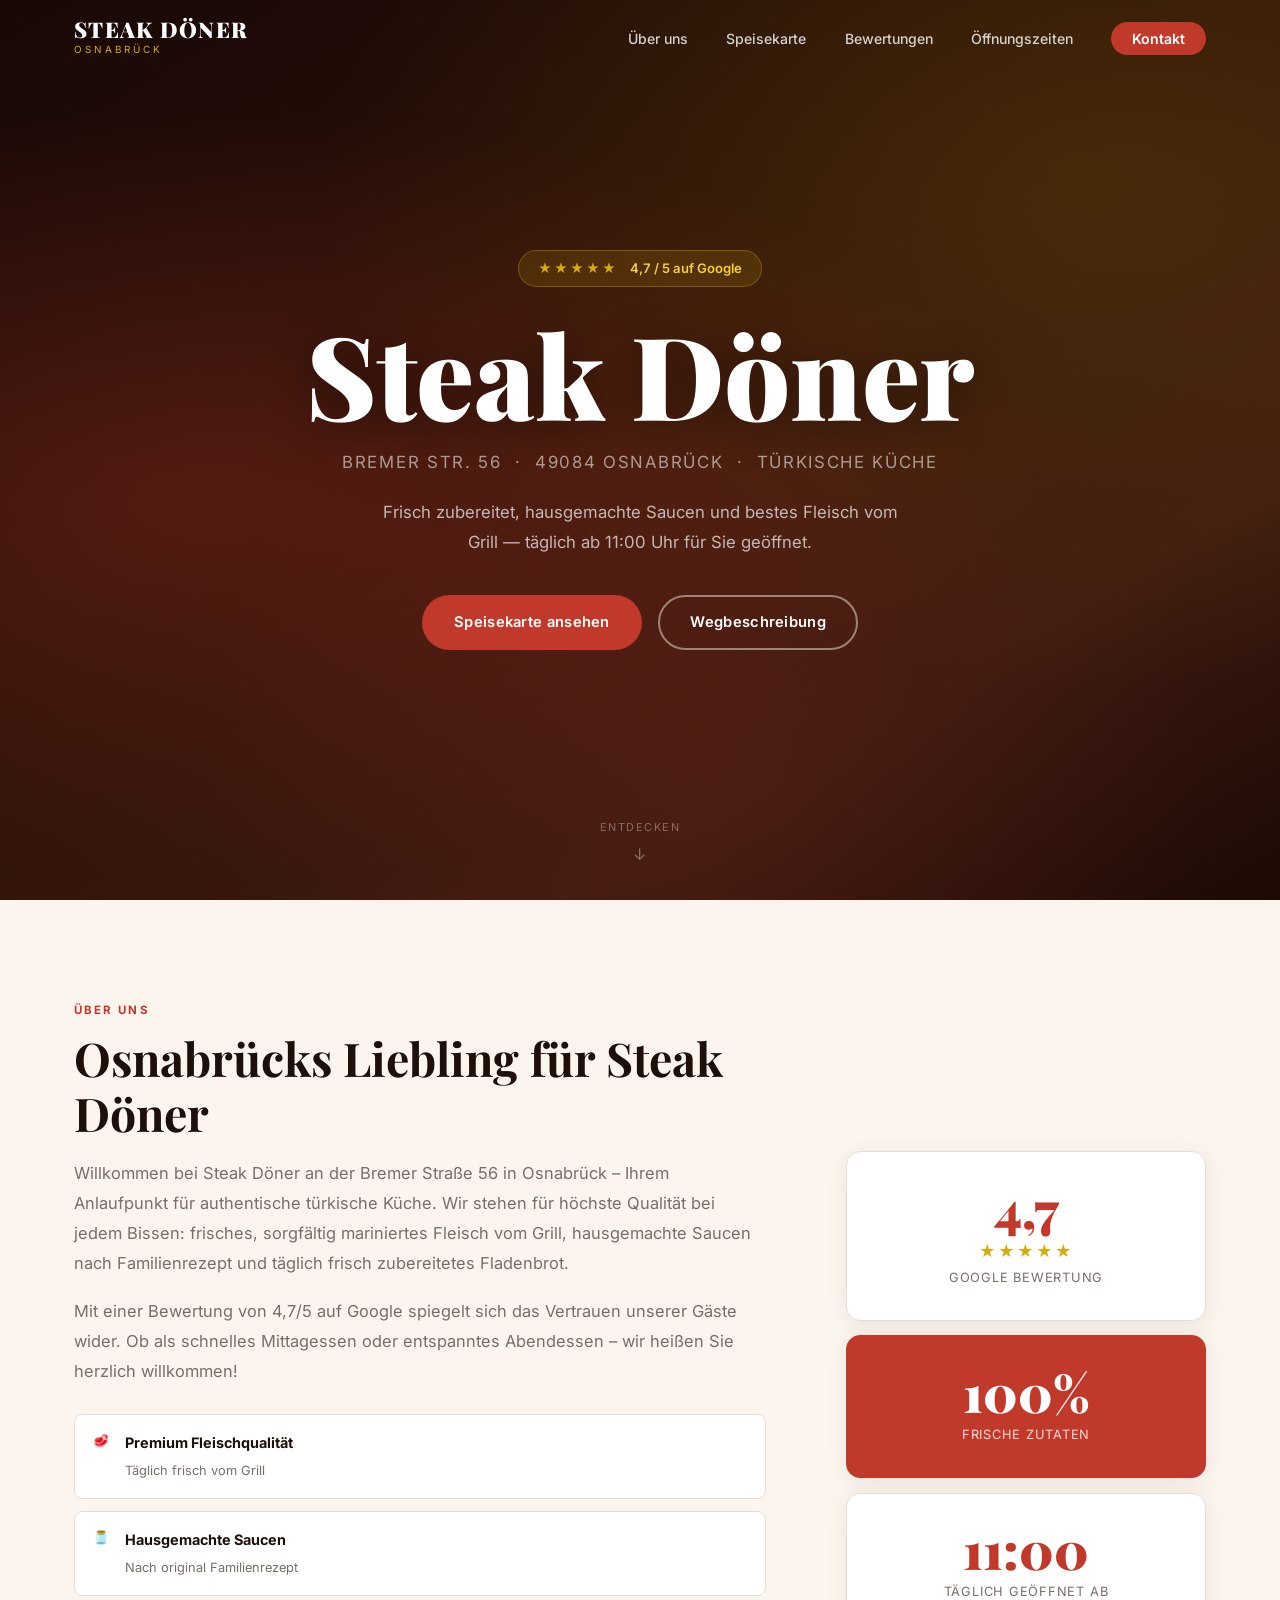
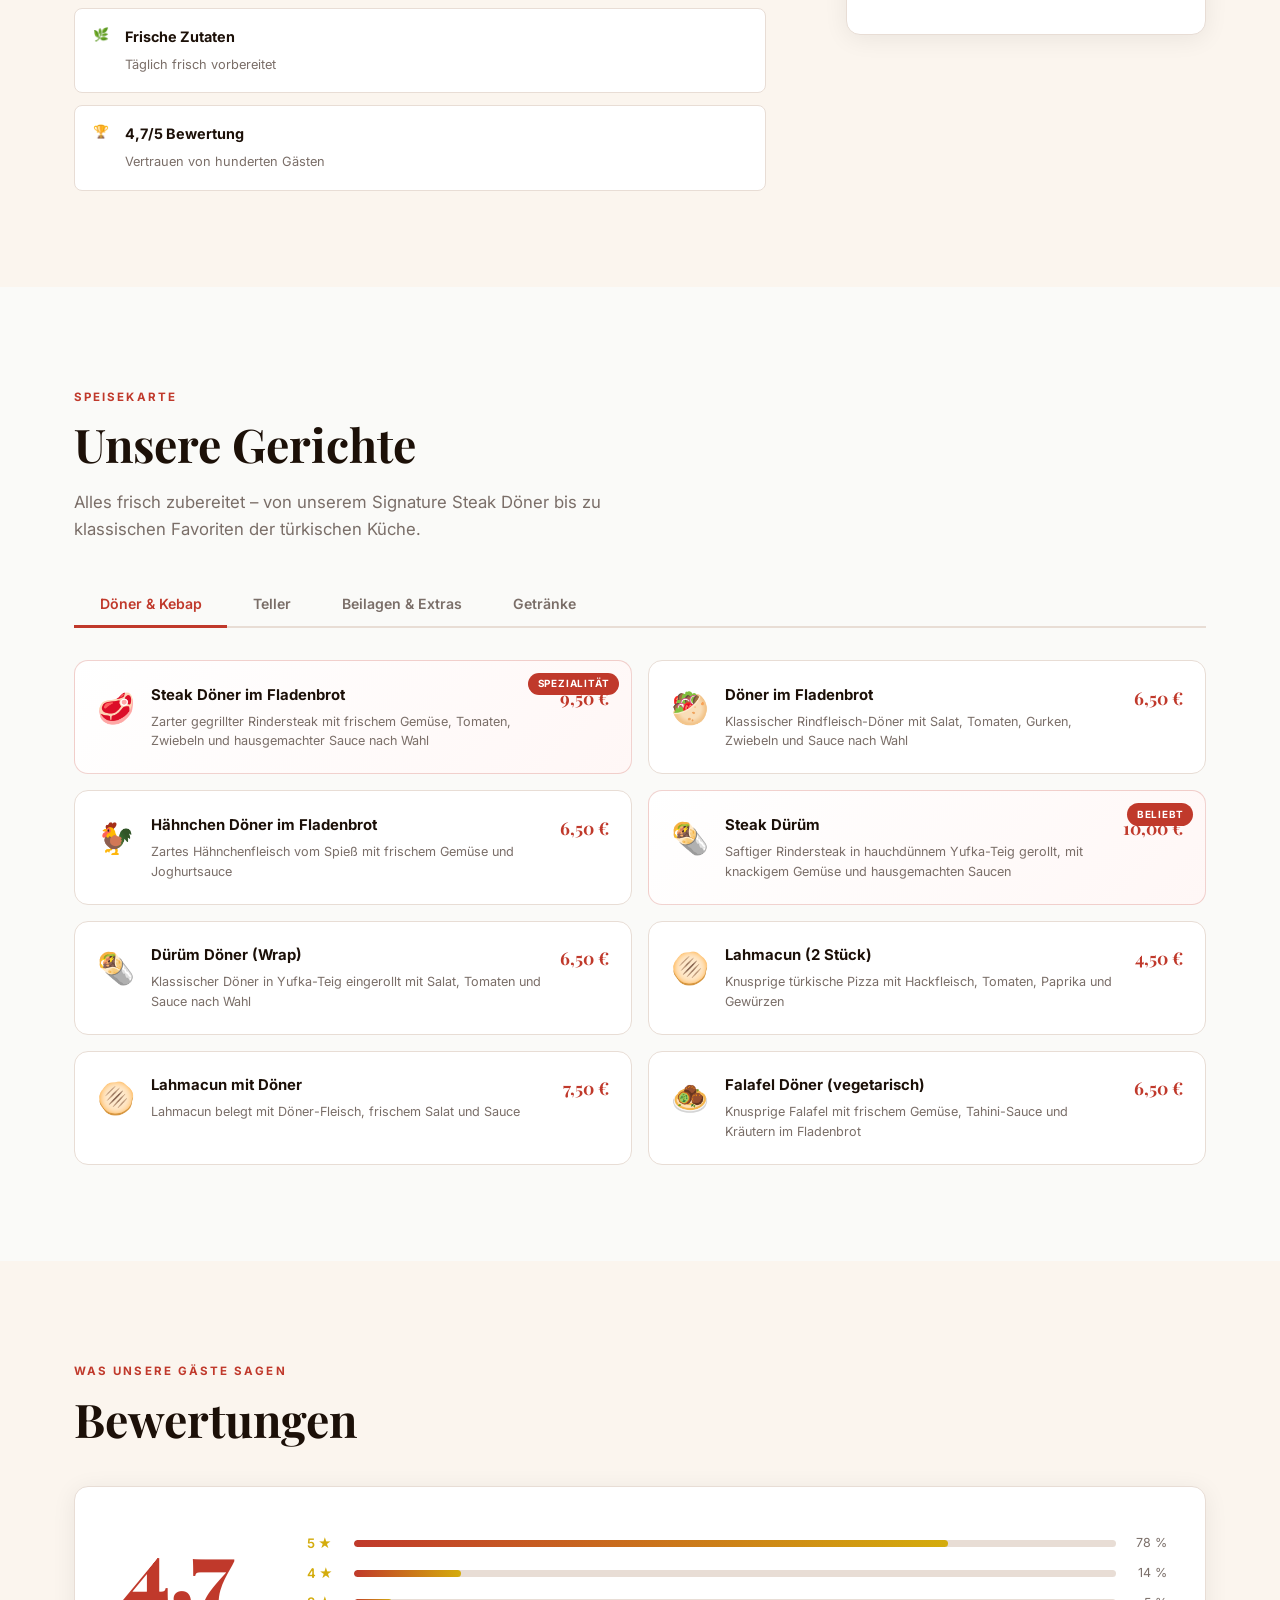
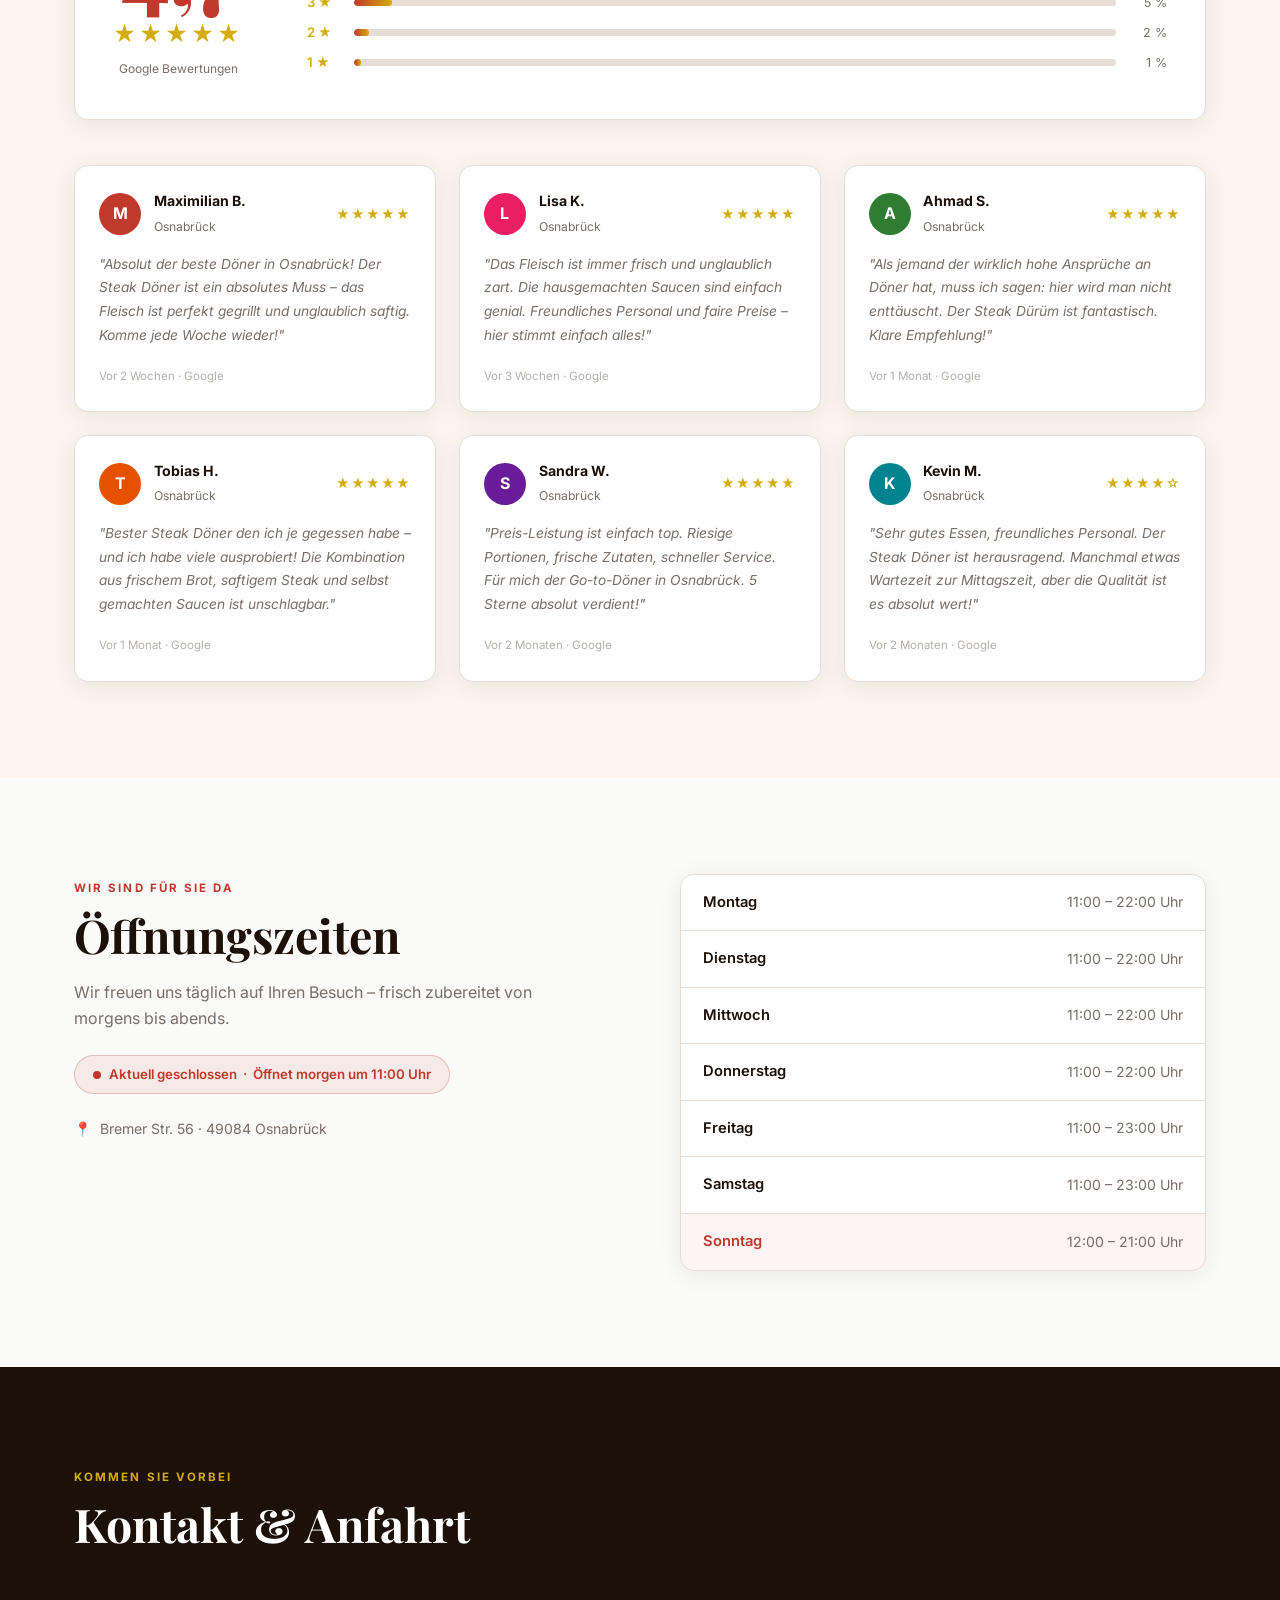
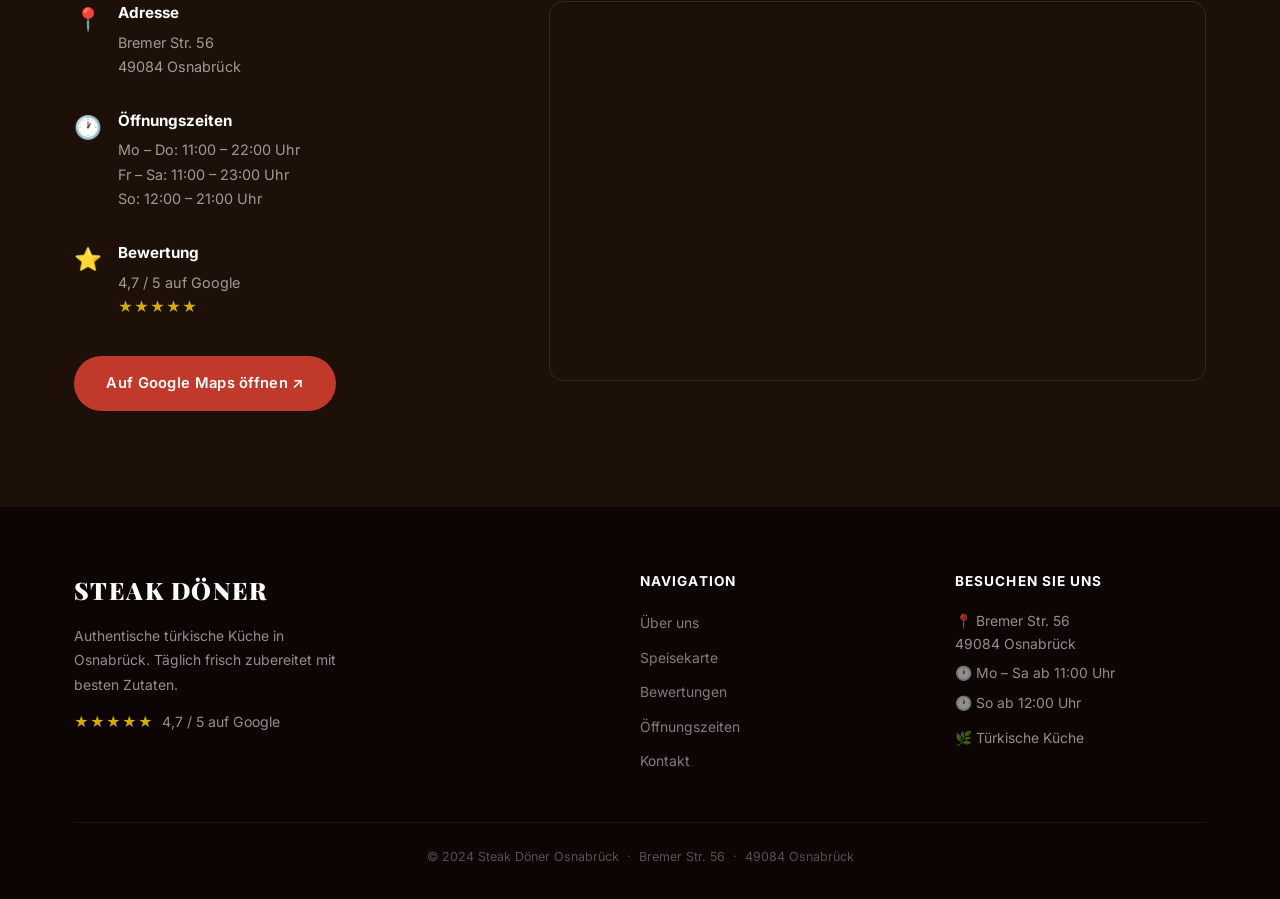
==== restaurant/index.html @ 4320bc5f "Add professional restaurant website for Steak Döner Osnabrück Complete single-page website with hero" ====
<!DOCTYPE html>
<html lang="de">
<head>
  <meta charset="UTF-8">
  <meta name="viewport" content="width=device-width, initial-scale=1.0">
  <title>Steak Döner Osnabrück · Bremer Str. 56</title>
  <meta name="description" content="Steak Döner in Osnabrück – Authentische türkische Küche mit frischen Zutaten. Bewertung 4,7 ★. Bremer Str. 56, täglich ab 11:00 Uhr geöffnet.">
  <link rel="preconnect" href="https://fonts.googleapis.com">
  <link href="https://fonts.googleapis.com/css2?family=Playfair+Display:ital,wght@0,700;0,900;1,400&family=Inter:wght@300;400;600;700&display=swap" rel="stylesheet">
  <link rel="stylesheet" href="style.css">
</head>
<body>

  <!-- NAVBAR -->
  <nav class="navbar" id="navbar">
    <div class="nav-container">
      <a href="#home" class="nav-logo">
        <span class="logo-main">STEAK DÖNER</span>
        <span class="logo-sub">Osnabrück</span>
      </a>
      <ul class="nav-links" id="nav-links">
        <li><a href="#about">Über uns</a></li>
        <li><a href="#menu">Speisekarte</a></li>
        <li><a href="#reviews">Bewertungen</a></li>
        <li><a href="#hours">Öffnungszeiten</a></li>
        <li><a href="#contact" class="nav-cta">Kontakt</a></li>
      </ul>
      <button class="nav-toggle" id="nav-toggle" aria-label="Menü öffnen">
        <span></span><span></span><span></span>
      </button>
    </div>
  </nav>

  <!-- HERO -->
  <section class="hero" id="home">
    <div class="hero-bg"></div>
    <div class="hero-glow"></div>
    <div class="hero-content">
      <div class="hero-badge">
        <span class="badge-stars">★★★★★</span>
        <span>4,7 / 5 auf Google</span>
      </div>
      <h1 class="hero-title">Steak Döner</h1>
      <p class="hero-sub">Bremer Str. 56 &nbsp;·&nbsp; 49084 Osnabrück &nbsp;·&nbsp; Türkische Küche</p>
      <p class="hero-desc">Frisch zubereitet, hausgemachte Saucen und bestes Fleisch vom Grill — täglich ab 11:00 Uhr für Sie geöffnet.</p>
      <div class="hero-btns">
        <a href="#menu" class="btn btn-primary">Speisekarte ansehen</a>
        <a href="#contact" class="btn btn-outline">Wegbeschreibung</a>
      </div>
    </div>
    <div class="hero-scroll">
      <span>Entdecken</span>
      <div class="scroll-arrow">&#8595;</div>
    </div>
  </section>

  <!-- ÜBER UNS -->
  <section class="section about-section" id="about">
    <div class="container">
      <div class="about-grid">
        <div class="about-text">
          <span class="section-label">Über uns</span>
          <h2 class="section-title">Osnabrücks Liebling für Steak Döner</h2>
          <p class="about-desc">Willkommen bei Steak Döner an der Bremer Straße 56 in Osnabrück – Ihrem Anlaufpunkt für authentische türkische Küche. Wir stehen für höchste Qualität bei jedem Bissen: frisches, sorgfältig mariniertes Fleisch vom Grill, hausgemachte Saucen nach Familienrezept und täglich frisch zubereitetes Fladenbrot.</p>
          <p class="about-desc">Mit einer Bewertung von 4,7/5 auf Google spiegelt sich das Vertrauen unserer Gäste wider. Ob als schnelles Mittagessen oder entspanntes Abendessen – wir heißen Sie herzlich willkommen!</p>
          <div class="about-features">
            <div class="feature">
              <span class="feature-icon">🥩</span>
              <div>
                <strong>Premium Fleischqualität</strong>
                <span>Täglich frisch vom Grill</span>
              </div>
            </div>
            <div class="feature">
              <span class="feature-icon">🫙</span>
              <div>
                <strong>Hausgemachte Saucen</strong>
                <span>Nach original Familienrezept</span>
              </div>
            </div>
            <div class="feature">
              <span class="feature-icon">🌿</span>
              <div>
                <strong>Frische Zutaten</strong>
                <span>Täglich frisch vorbereitet</span>
              </div>
            </div>
            <div class="feature">
              <span class="feature-icon">🏆</span>
              <div>
                <strong>4,7/5 Bewertung</strong>
                <span>Vertrauen von hunderten Gästen</span>
              </div>
            </div>
          </div>
        </div>
        <div class="about-stats">
          <div class="stat-card">
            <span class="stat-num">4,7</span>
            <div class="stat-stars">★★★★★</div>
            <span class="stat-label">Google Bewertung</span>
          </div>
          <div class="stat-card accent">
            <span class="stat-num">100%</span>
            <span class="stat-label">Frische Zutaten</span>
          </div>
          <div class="stat-card">
            <span class="stat-num">11:00</span>
            <span class="stat-label">Täglich geöffnet ab</span>
          </div>
        </div>
      </div>
    </div>
  </section>

  <!-- SPEISEKARTE -->
  <section class="section menu-section" id="menu">
    <div class="container">
      <span class="section-label">Speisekarte</span>
      <h2 class="section-title">Unsere Gerichte</h2>
      <p class="section-desc">Alles frisch zubereitet – von unserem Signature Steak Döner bis zu klassischen Favoriten der türkischen Küche.</p>

      <div class="menu-tabs">
        <button class="menu-tab active" data-tab="doener">Döner &amp; Kebap</button>
        <button class="menu-tab" data-tab="teller">Teller</button>
        <button class="menu-tab" data-tab="beilagen">Beilagen &amp; Extras</button>
        <button class="menu-tab" data-tab="getraenke">Getränke</button>
      </div>

      <!-- Döner & Kebap -->
      <div class="menu-grid active" id="tab-doener">
        <div class="menu-item featured">
          <span class="item-badge">Spezialität</span>
          <div class="menu-item-icon">🥩</div>
          <div class="menu-item-info">
            <h3>Steak Döner im Fladenbrot</h3>
            <p>Zarter gegrillter Rindersteak mit frischem Gemüse, Tomaten, Zwiebeln und hausgemachter Sauce nach Wahl</p>
          </div>
          <span class="menu-item-price">9,50 €</span>
        </div>
        <div class="menu-item">
          <div class="menu-item-icon">🥙</div>
          <div class="menu-item-info">
            <h3>Döner im Fladenbrot</h3>
            <p>Klassischer Rindfleisch-Döner mit Salat, Tomaten, Gurken, Zwiebeln und Sauce nach Wahl</p>
          </div>
          <span class="menu-item-price">6,50 €</span>
        </div>
        <div class="menu-item">
          <div class="menu-item-icon">🐓</div>
          <div class="menu-item-info">
            <h3>Hähnchen Döner im Fladenbrot</h3>
            <p>Zartes Hähnchenfleisch vom Spieß mit frischem Gemüse und Joghurtsauce</p>
          </div>
          <span class="menu-item-price">6,50 €</span>
        </div>
        <div class="menu-item featured">
          <span class="item-badge">Beliebt</span>
          <div class="menu-item-icon">🌯</div>
          <div class="menu-item-info">
            <h3>Steak Dürüm</h3>
            <p>Saftiger Rindersteak in hauchdünnem Yufka-Teig gerollt, mit knackigem Gemüse und hausgemachten Saucen</p>
          </div>
          <span class="menu-item-price">10,00 €</span>
        </div>
        <div class="menu-item">
          <div class="menu-item-icon">🌯</div>
          <div class="menu-item-info">
            <h3>Dürüm Döner (Wrap)</h3>
            <p>Klassischer Döner in Yufka-Teig eingerollt mit Salat, Tomaten und Sauce nach Wahl</p>
          </div>
          <span class="menu-item-price">6,50 €</span>
        </div>
        <div class="menu-item">
          <div class="menu-item-icon">🫓</div>
          <div class="menu-item-info">
            <h3>Lahmacun (2 Stück)</h3>
            <p>Knusprige türkische Pizza mit Hackfleisch, Tomaten, Paprika und Gewürzen</p>
          </div>
          <span class="menu-item-price">4,50 €</span>
        </div>
        <div class="menu-item">
          <div class="menu-item-icon">🫓</div>
          <div class="menu-item-info">
            <h3>Lahmacun mit Döner</h3>
            <p>Lahmacun belegt mit Döner-Fleisch, frischem Salat und Sauce</p>
          </div>
          <span class="menu-item-price">7,50 €</span>
        </div>
        <div class="menu-item">
          <div class="menu-item-icon">🧆</div>
          <div class="menu-item-info">
            <h3>Falafel Döner (vegetarisch)</h3>
            <p>Knusprige Falafel mit frischem Gemüse, Tahini-Sauce und Kräutern im Fladenbrot</p>
          </div>
          <span class="menu-item-price">6,50 €</span>
        </div>
      </div>

      <!-- Teller -->
      <div class="menu-grid" id="tab-teller">
        <div class="menu-item">
          <div class="menu-item-icon">🍽️</div>
          <div class="menu-item-info">
            <h3>Döner Teller</h3>
            <p>Großzügige Portion Döner mit Reis Pilav, Salat, Zaziki und Fladenbrot</p>
          </div>
          <span class="menu-item-price">9,00 €</span>
        </div>
        <div class="menu-item featured">
          <span class="item-badge">Spezialität</span>
          <div class="menu-item-icon">🥩</div>
          <div class="menu-item-info">
            <h3>Steak Teller</h3>
            <p>Großzügige Portion Rindersteak mit Reis Pilav, buntem Salat, Zaziki und frischem Fladenbrot</p>
          </div>
          <span class="menu-item-price">13,00 €</span>
        </div>
        <div class="menu-item">
          <div class="menu-item-icon">🍽️</div>
          <div class="menu-item-info">
            <h3>Gemischter Teller</h3>
            <p>Kombination aus Döner und Hähnchen mit Beilagen nach Wahl</p>
          </div>
          <span class="menu-item-price">11,00 €</span>
        </div>
        <div class="menu-item">
          <div class="menu-item-icon">🧆</div>
          <div class="menu-item-info">
            <h3>Falafel Teller (vegetarisch)</h3>
            <p>Knusprige Falafel mit Hummus, Tabbouleh, Salat und warmem Fladenbrot</p>
          </div>
          <span class="menu-item-price">9,50 €</span>
        </div>
      </div>

      <!-- Beilagen -->
      <div class="menu-grid" id="tab-beilagen">
        <div class="menu-item">
          <div class="menu-item-icon">🍟</div>
          <div class="menu-item-info">
            <h3>Pommes Frites</h3>
            <p>Knusprige Pommes, frisch frittiert</p>
          </div>
          <span class="menu-item-price">3,00 €</span>
        </div>
        <div class="menu-item">
          <div class="menu-item-icon">🍚</div>
          <div class="menu-item-info">
            <h3>Reis Pilav</h3>
            <p>Türkischer Butterreis mit Vermicelli</p>
          </div>
          <span class="menu-item-price">3,00 €</span>
        </div>
        <div class="menu-item">
          <div class="menu-item-icon">🥗</div>
          <div class="menu-item-info">
            <h3>Gemischter Salat</h3>
            <p>Frischer Blattsalat, Tomaten, Gurken, Oliven mit Dressing</p>
          </div>
          <span class="menu-item-price">3,50 €</span>
        </div>
        <div class="menu-item">
          <div class="menu-item-icon">🧄</div>
          <div class="menu-item-info">
            <h3>Knoblauch-Sauce</h3>
            <p>Hausgemachte cremige Knoblauchsauce</p>
          </div>
          <span class="menu-item-price">1,00 €</span>
        </div>
        <div class="menu-item">
          <div class="menu-item-icon">🌶️</div>
          <div class="menu-item-info">
            <h3>Scharfe Sauce</h3>
            <p>Hausgemachte würzig-scharfe Sauce</p>
          </div>
          <span class="menu-item-price">1,00 €</span>
        </div>
        <div class="menu-item">
          <div class="menu-item-icon">🥒</div>
          <div class="menu-item-info">
            <h3>Zaziki</h3>
            <p>Türkischer Joghurt mit Knoblauch und Gurke</p>
          </div>
          <span class="menu-item-price">2,00 €</span>
        </div>
      </div>

      <!-- Getränke -->
      <div class="menu-grid" id="tab-getraenke">
        <div class="menu-item">
          <div class="menu-item-icon">🥛</div>
          <div class="menu-item-info">
            <h3>Ayran</h3>
            <p>Türkisches Joghurtgetränk, 0,3 l</p>
          </div>
          <span class="menu-item-price">2,00 €</span>
        </div>
        <div class="menu-item">
          <div class="menu-item-icon">🍵</div>
          <div class="menu-item-info">
            <h3>Türkischer Çay</h3>
            <p>Schwarzer Tee im typischen Glas serviert</p>
          </div>
          <span class="menu-item-price">1,50 €</span>
        </div>
        <div class="menu-item">
          <div class="menu-item-icon">🥤</div>
          <div class="menu-item-info">
            <h3>Coca-Cola / Fanta / Sprite</h3>
            <p>Erfrischungsgetränke, 0,5 l</p>
          </div>
          <span class="menu-item-price">2,50 €</span>
        </div>
        <div class="menu-item">
          <div class="menu-item-icon">💧</div>
          <div class="menu-item-info">
            <h3>Mineralwasser</h3>
            <p>Still oder mit Kohlensäure, 0,5 l</p>
          </div>
          <span class="menu-item-price">1,50 €</span>
        </div>
      </div>

    </div>
  </section>

  <!-- BEWERTUNGEN -->
  <section class="section reviews-section" id="reviews">
    <div class="container">
      <span class="section-label">Was unsere Gäste sagen</span>
      <h2 class="section-title">Bewertungen</h2>

      <div class="rating-overview">
        <div class="rating-score">
          <span class="big-score">4,7</span>
          <div class="big-stars">★★★★★</div>
          <span class="rating-source">Google Bewertungen</span>
        </div>
        <div class="rating-bars">
          <div class="rating-bar-row">
            <span class="bar-label">5 ★</span>
            <div class="bar"><div class="bar-fill" style="width:78%"></div></div>
            <span class="bar-pct">78 %</span>
          </div>
          <div class="rating-bar-row">
            <span class="bar-label">4 ★</span>
            <div class="bar"><div class="bar-fill" style="width:14%"></div></div>
            <span class="bar-pct">14 %</span>
          </div>
          <div class="rating-bar-row">
            <span class="bar-label">3 ★</span>
            <div class="bar"><div class="bar-fill" style="width:5%"></div></div>
            <span class="bar-pct">5 %</span>
          </div>
          <div class="rating-bar-row">
            <span class="bar-label">2 ★</span>
            <div class="bar"><div class="bar-fill" style="width:2%"></div></div>
            <span class="bar-pct">2 %</span>
          </div>
          <div class="rating-bar-row">
            <span class="bar-label">1 ★</span>
            <div class="bar"><div class="bar-fill" style="width:1%"></div></div>
            <span class="bar-pct">1 %</span>
          </div>
        </div>
      </div>

      <div class="reviews-grid">
        <div class="review-card">
          <div class="review-header">
            <div class="reviewer-avatar" style="background:#C0392B">M</div>
            <div class="reviewer-info">
              <strong>Maximilian B.</strong>
              <span>Osnabrück</span>
            </div>
            <div class="review-stars">★★★★★</div>
          </div>
          <p class="review-text">"Absolut der beste Döner in Osnabrück! Der Steak Döner ist ein absolutes Muss – das Fleisch ist perfekt gegrillt und unglaublich saftig. Komme jede Woche wieder!"</p>
          <span class="review-date">Vor 2 Wochen · Google</span>
        </div>

        <div class="review-card">
          <div class="review-header">
            <div class="reviewer-avatar" style="background:#E91E63">L</div>
            <div class="reviewer-info">
              <strong>Lisa K.</strong>
              <span>Osnabrück</span>
            </div>
            <div class="review-stars">★★★★★</div>
          </div>
          <p class="review-text">"Das Fleisch ist immer frisch und unglaublich zart. Die hausgemachten Saucen sind einfach genial. Freundliches Personal und faire Preise – hier stimmt einfach alles!"</p>
          <span class="review-date">Vor 3 Wochen · Google</span>
        </div>

        <div class="review-card">
          <div class="review-header">
            <div class="reviewer-avatar" style="background:#2E7D32">A</div>
            <div class="reviewer-info">
              <strong>Ahmad S.</strong>
              <span>Osnabrück</span>
            </div>
            <div class="review-stars">★★★★★</div>
          </div>
          <p class="review-text">"Als jemand der wirklich hohe Ansprüche an Döner hat, muss ich sagen: hier wird man nicht enttäuscht. Der Steak Dürüm ist fantastisch. Klare Empfehlung!"</p>
          <span class="review-date">Vor 1 Monat · Google</span>
        </div>

        <div class="review-card">
          <div class="review-header">
            <div class="reviewer-avatar" style="background:#E65100">T</div>
            <div class="reviewer-info">
              <strong>Tobias H.</strong>
              <span>Osnabrück</span>
            </div>
            <div class="review-stars">★★★★★</div>
          </div>
          <p class="review-text">"Bester Steak Döner den ich je gegessen habe – und ich habe viele ausprobiert! Die Kombination aus frischem Brot, saftigem Steak und selbst gemachten Saucen ist unschlagbar."</p>
          <span class="review-date">Vor 1 Monat · Google</span>
        </div>

        <div class="review-card">
          <div class="review-header">
            <div class="reviewer-avatar" style="background:#6A1B9A">S</div>
            <div class="reviewer-info">
              <strong>Sandra W.</strong>
              <span>Osnabrück</span>
            </div>
            <div class="review-stars">★★★★★</div>
          </div>
          <p class="review-text">"Preis-Leistung ist einfach top. Riesige Portionen, frische Zutaten, schneller Service. Für mich der Go-to-Döner in Osnabrück. 5 Sterne absolut verdient!"</p>
          <span class="review-date">Vor 2 Monaten · Google</span>
        </div>

        <div class="review-card">
          <div class="review-header">
            <div class="reviewer-avatar" style="background:#00838F">K</div>
            <div class="reviewer-info">
              <strong>Kevin M.</strong>
              <span>Osnabrück</span>
            </div>
            <div class="review-stars">★★★★☆</div>
          </div>
          <p class="review-text">"Sehr gutes Essen, freundliches Personal. Der Steak Döner ist herausragend. Manchmal etwas Wartezeit zur Mittagszeit, aber die Qualität ist es absolut wert!"</p>
          <span class="review-date">Vor 2 Monaten · Google</span>
        </div>
      </div>
    </div>
  </section>

  <!-- ÖFFNUNGSZEITEN -->
  <section class="section hours-section" id="hours">
    <div class="container">
      <div class="hours-grid">
        <div class="hours-info">
          <span class="section-label">Wir sind für Sie da</span>
          <h2 class="section-title">Öffnungszeiten</h2>
          <p class="hours-desc">Wir freuen uns täglich auf Ihren Besuch – frisch zubereitet von morgens bis abends.</p>
          <div class="hours-status" id="hours-status"></div>
          <div class="hours-note">
            <span>📍</span>
            <span>Bremer Str. 56 · 49084 Osnabrück</span>
          </div>
        </div>
        <div class="hours-table">
          <div class="hours-row" data-day="1">
            <span class="day">Montag</span>
            <span class="time">11:00 – 22:00 Uhr</span>
          </div>
          <div class="hours-row" data-day="2">
            <span class="day">Dienstag</span>
            <span class="time">11:00 – 22:00 Uhr</span>
          </div>
          <div class="hours-row" data-day="3">
            <span class="day">Mittwoch</span>
            <span class="time">11:00 – 22:00 Uhr</span>
          </div>
          <div class="hours-row" data-day="4">
            <span class="day">Donnerstag</span>
            <span class="time">11:00 – 22:00 Uhr</span>
          </div>
          <div class="hours-row" data-day="5">
            <span class="day">Freitag</span>
            <span class="time">11:00 – 23:00 Uhr</span>
          </div>
          <div class="hours-row" data-day="6">
            <span class="day">Samstag</span>
            <span class="time">11:00 – 23:00 Uhr</span>
          </div>
          <div class="hours-row" data-day="0">
            <span class="day">Sonntag</span>
            <span class="time">12:00 – 21:00 Uhr</span>
          </div>
        </div>
      </div>
    </div>
  </section>

  <!-- KONTAKT & ANFAHRT -->
  <section class="section contact-section" id="contact">
    <div class="container">
      <span class="section-label">Kommen Sie vorbei</span>
      <h2 class="section-title" style="color:white">Kontakt &amp; Anfahrt</h2>

      <div class="contact-grid">
        <div class="contact-info">
          <div class="contact-item">
            <span class="contact-icon">📍</span>
            <div>
              <strong>Adresse</strong>
              <p>Bremer Str. 56<br>49084 Osnabrück</p>
            </div>
          </div>
          <div class="contact-item">
            <span class="contact-icon">🕐</span>
            <div>
              <strong>Öffnungszeiten</strong>
              <p>Mo – Do: 11:00 – 22:00 Uhr<br>Fr – Sa: 11:00 – 23:00 Uhr<br>So: 12:00 – 21:00 Uhr</p>
            </div>
          </div>
          <div class="contact-item">
            <span class="contact-icon">⭐</span>
            <div>
              <strong>Bewertung</strong>
              <p>4,7 / 5 auf Google<br><span class="gold-stars">★★★★★</span></p>
            </div>
          </div>
          <a href="https://maps.google.com/?q=Bremer+Str+56+49084+Osnabrück" target="_blank" rel="noopener" class="btn btn-primary map-link-btn">
            Auf Google Maps öffnen ↗
          </a>
        </div>
        <div class="map-wrapper">
          <iframe
            src="https://maps.google.com/maps?q=Bremer+Stra%C3%9Fe+56+49084+Osnabr%C3%BCck&output=embed"
            title="Steak Döner Osnabrück – Karte"
            loading="lazy"
            allowfullscreen
            referrerpolicy="no-referrer-when-downgrade">
          </iframe>
        </div>
      </div>
    </div>
  </section>

  <!-- FOOTER -->
  <footer class="footer">
    <div class="container">
      <div class="footer-grid">
        <div class="footer-brand">
          <span class="footer-logo">STEAK DÖNER</span>
          <p>Authentische türkische Küche in Osnabrück. Täglich frisch zubereitet mit besten Zutaten.</p>
          <div class="footer-rating">
            <span class="footer-stars">★★★★★</span>
            <span>4,7 / 5 auf Google</span>
          </div>
        </div>
        <div class="footer-links">
          <h4>Navigation</h4>
          <ul>
            <li><a href="#about">Über uns</a></li>
            <li><a href="#menu">Speisekarte</a></li>
            <li><a href="#reviews">Bewertungen</a></li>
            <li><a href="#hours">Öffnungszeiten</a></li>
            <li><a href="#contact">Kontakt</a></li>
          </ul>
        </div>
        <div class="footer-contact">
          <h4>Besuchen Sie uns</h4>
          <p>📍 Bremer Str. 56<br>49084 Osnabrück</p>
          <p>🕐 Mo – Sa ab 11:00 Uhr</p>
          <p>🕐 So ab 12:00 Uhr</p>
          <p style="margin-top:0.8rem">🌿 Türkische Küche</p>
        </div>
      </div>
      <div class="footer-bottom">
        <p>© 2024 Steak Döner Osnabrück &nbsp;·&nbsp; Bremer Str. 56 &nbsp;·&nbsp; 49084 Osnabrück</p>
      </div>
    </div>
  </footer>

  <script src="app.js"></script>
</body>
</html>
---- restaurant/style.css ----
/* ======================================================
   STEAK DÖNER OSNABRÜCK – Main Stylesheet
   ====================================================== */

/* ---------- Variables ---------- */
:root {
  --red:        #C0392B;
  --red-dark:   #922B21;
  --red-light:  #E74C3C;
  --gold:       #D4AC0D;
  --gold-light: #F4D03F;
  --dark:       #1C1008;
  --dark2:      #2C1A0E;
  --text:       #2C2520;
  --text-muted: #7A6E68;
  --bg:         #FAFAF8;
  --bg-warm:    #FBF5EE;
  --bg-alt:     #F4EDE5;
  --border:     #E8DDD5;
  --white:      #FFFFFF;
  --shadow:     0 4px 24px rgba(0,0,0,0.07);
  --shadow-lg:  0 12px 40px rgba(0,0,0,0.12);
  --radius:     14px;
  --radius-sm:  8px;
  --ease:       all 0.3s ease;
}

/* ---------- Reset ---------- */
*, *::before, *::after { margin: 0; padding: 0; box-sizing: border-box; }
html { scroll-behavior: smooth; font-size: 16px; }
body { font-family: 'Inter', sans-serif; color: var(--text); background: var(--bg); line-height: 1.6; -webkit-font-smoothing: antialiased; }
img { max-width: 100%; display: block; }
a { text-decoration: none; color: inherit; }
button { font-family: inherit; }

/* ---------- Utilities ---------- */
.container       { max-width: 1180px; margin: 0 auto; padding: 0 1.5rem; }
.section         { padding: 6rem 0; }
.section-label   { display: inline-block; font-size: 0.72rem; font-weight: 700; letter-spacing: 0.18em; text-transform: uppercase; color: var(--red); margin-bottom: 0.7rem; }
.section-title   { font-family: 'Playfair Display', serif; font-size: clamp(2rem, 4vw, 2.9rem); color: var(--dark); line-height: 1.2; margin-bottom: 1rem; }
.section-desc    { font-size: 1.05rem; color: var(--text-muted); max-width: 600px; margin-bottom: 0; }

/* ---------- Buttons ---------- */
.btn {
  display: inline-flex; align-items: center; gap: 0.4rem;
  padding: 0.85rem 1.9rem; border-radius: 50px;
  font-size: 0.92rem; font-weight: 600; letter-spacing: 0.02em;
  cursor: pointer; transition: var(--ease); border: 2px solid transparent;
}
.btn-primary  { background: var(--red); color: #fff; }
.btn-primary:hover { background: var(--red-dark); transform: translateY(-2px); box-shadow: 0 8px 24px rgba(192,57,43,0.32); }
.btn-outline  { background: transparent; color: #fff; border-color: rgba(255,255,255,0.45); }
.btn-outline:hover { background: rgba(255,255,255,0.1); border-color: #fff; transform: translateY(-2px); }

/* ======================================================
   NAVBAR
   ====================================================== */
.navbar {
  position: fixed; top: 0; left: 0; right: 0; z-index: 1000;
  padding: 1.2rem 0;
  transition: var(--ease);
}
.navbar.scrolled {
  background: rgba(28,16,8,0.96);
  backdrop-filter: blur(12px);
  padding: 0.75rem 0;
  box-shadow: 0 2px 24px rgba(0,0,0,0.28);
}
.nav-container {
  display: flex; align-items: center; justify-content: space-between;
  max-width: 1180px; margin: 0 auto; padding: 0 1.5rem;
}
.nav-logo    { display: flex; flex-direction: column; gap: 0.05rem; }
.logo-main   { font-family: 'Playfair Display', serif; font-size: 1.35rem; font-weight: 900; color: #fff; letter-spacing: 0.06em; line-height: 1; }
.logo-sub    { font-size: 0.62rem; letter-spacing: 0.32em; text-transform: uppercase; color: var(--gold); }
.nav-links   { display: flex; list-style: none; gap: 2.4rem; align-items: center; }
.nav-links a { color: rgba(255,255,255,0.8); font-size: 0.88rem; font-weight: 500; transition: var(--ease); }
.nav-links a:hover { color: #fff; }
.nav-links .nav-cta { background: var(--red); color: #fff; padding: 0.5rem 1.3rem; border-radius: 50px; font-weight: 600; }
.nav-links .nav-cta:hover { background: var(--red-dark); }
.nav-toggle { display: none; flex-direction: column; gap: 5px; cursor: pointer; background: none; border: none; padding: 4px; z-index: 1100; }
.nav-toggle span { width: 24px; height: 2px; background: #fff; border-radius: 2px; transition: var(--ease); display: block; }

/* ======================================================
   HERO
   ====================================================== */
.hero {
  min-height: 100vh;
  display: flex; align-items: center; justify-content: center;
  position: relative; overflow: hidden;
  background: linear-gradient(150deg, #180806 0%, #2D1208 45%, #3D1A10 75%, #1C0A05 100%);
}
.hero-bg {
  position: absolute; inset: 0;
  background:
    radial-gradient(ellipse at 15% 55%, rgba(192,57,43,0.28) 0%, transparent 55%),
    radial-gradient(ellipse at 85% 20%, rgba(212,172,13,0.15) 0%, transparent 50%),
    radial-gradient(ellipse at 55% 85%, rgba(192,57,43,0.12) 0%, transparent 50%);
  animation: hero-glow 7s ease-in-out infinite;
}
.hero-glow {
  position: absolute; inset: 0;
  background-image: radial-gradient(circle, rgba(255,255,255,0.025) 1px, transparent 1px);
  background-size: 44px 44px;
  opacity: 0.6;
}
@keyframes hero-glow {
  0%, 100% { opacity: 1; }
  50%       { opacity: 0.82; }
}

.hero-content {
  position: relative; z-index: 2;
  text-align: center; padding: 2rem; max-width: 820px;
  animation: fade-up 0.9s ease both;
}
@keyframes fade-up {
  from { opacity: 0; transform: translateY(32px); }
  to   { opacity: 1; transform: translateY(0); }
}

.hero-badge {
  display: inline-flex; align-items: center; gap: 0.7rem;
  background: rgba(212,172,13,0.14); border: 1px solid rgba(212,172,13,0.32);
  color: var(--gold-light); padding: 0.45rem 1.2rem; border-radius: 50px;
  font-size: 0.82rem; font-weight: 600; margin-bottom: 1.8rem;
  animation: fade-up 0.9s 0.15s ease both;
}
.badge-stars { color: var(--gold); letter-spacing: 2px; }

.hero-title {
  font-family: 'Playfair Display', serif;
  font-size: clamp(3.8rem, 9vw, 7.5rem);
  font-weight: 900; color: #fff; line-height: 1; margin-bottom: 1.1rem;
  text-shadow: 0 4px 40px rgba(0,0,0,0.45);
  animation: fade-up 0.9s 0.25s ease both;
}
.hero-sub {
  font-size: clamp(0.85rem, 1.8vw, 1.05rem);
  color: rgba(255,255,255,0.55); letter-spacing: 0.1em; text-transform: uppercase;
  margin-bottom: 1.4rem; animation: fade-up 0.9s 0.35s ease both;
}
.hero-desc {
  font-size: 1.05rem; color: rgba(255,255,255,0.68); max-width: 520px;
  margin: 0 auto 2.4rem; line-height: 1.75;
  animation: fade-up 0.9s 0.45s ease both;
}
.hero-btns {
  display: flex; gap: 1rem; justify-content: center; flex-wrap: wrap;
  animation: fade-up 0.9s 0.55s ease both;
}
.hero-scroll {
  position: absolute; bottom: 2rem; left: 50%; transform: translateX(-50%);
  display: flex; flex-direction: column; align-items: center; gap: 0.4rem;
  color: rgba(255,255,255,0.35); font-size: 0.68rem; letter-spacing: 0.14em; text-transform: uppercase;
  animation: bounce-scroll 2.2s infinite;
}
.scroll-arrow { font-size: 1rem; }
@keyframes bounce-scroll {
  0%, 100% { transform: translateX(-50%) translateY(0); }
  50%       { transform: translateX(-50%) translateY(9px); }
}

/* ======================================================
   ABOUT
   ====================================================== */
.about-section { background: var(--bg-warm); }
.about-grid    { display: grid; grid-template-columns: 1fr 360px; gap: 5rem; align-items: center; }
.about-desc    { color: var(--text-muted); font-size: 1.03rem; line-height: 1.82; margin-bottom: 1.1rem; }

.about-features { display: flex; flex-direction: column; gap: 0.75rem; margin-top: 1.8rem; }
.feature {
  display: flex; align-items: flex-start; gap: 1rem; padding: 1rem 1.1rem;
  background: #fff; border-radius: var(--radius-sm); border: 1px solid var(--border);
  transition: var(--ease);
}
.feature:hover { border-color: rgba(192,57,43,0.35); transform: translateX(5px); box-shadow: var(--shadow); }
.feature-icon  { font-size: 1.5rem; flex-shrink: 0; }
.feature strong { display: block; font-size: 0.9rem; color: var(--dark); margin-bottom: 0.15rem; }
.feature span   { font-size: 0.8rem; color: var(--text-muted); }

.about-stats { display: flex; flex-direction: column; gap: 0.9rem; }
.stat-card {
  background: #fff; border-radius: var(--radius); padding: 1.9rem 1.5rem;
  border: 1px solid var(--border); text-align: center; box-shadow: var(--shadow);
  transition: var(--ease);
}
.stat-card:hover { transform: translateY(-4px); box-shadow: var(--shadow-lg); }
.stat-card.accent { background: var(--red); border-color: var(--red); }
.stat-num  { display: block; font-family: 'Playfair Display', serif; font-size: 3.2rem; font-weight: 900; color: var(--red); line-height: 1; margin-bottom: 0.2rem; }
.stat-card.accent .stat-num   { color: #fff; }
.stat-label { font-size: 0.8rem; color: var(--text-muted); text-transform: uppercase; letter-spacing: 0.06em; }
.stat-card.accent .stat-label { color: rgba(255,255,255,0.82); }
.stat-stars { font-size: 1rem; color: var(--gold); letter-spacing: 2px; margin: 0.3rem 0 0; }

/* ======================================================
   MENU
   ====================================================== */
.menu-section { background: var(--bg); }

.menu-tabs {
  display: flex; gap: 0; flex-wrap: wrap;
  margin: 2.4rem 0 0; border-bottom: 2px solid var(--border);
}
.menu-tab {
  background: none; border: none; cursor: pointer;
  padding: 0.85rem 1.6rem; font-size: 0.88rem; font-weight: 600;
  color: var(--text-muted); transition: var(--ease);
  border-bottom: 3px solid transparent; margin-bottom: -2px;
}
.menu-tab:hover  { color: var(--red); }
.menu-tab.active { color: var(--red); border-bottom-color: var(--red); }

.menu-grid { display: none; grid-template-columns: 1fr 1fr; gap: 1rem; padding-top: 2rem; }
.menu-grid.active { display: grid; }

.menu-item {
  display: flex; align-items: flex-start; gap: 1rem;
  padding: 1.4rem; background: #fff; border-radius: var(--radius);
  border: 1px solid var(--border); position: relative; overflow: hidden;
  transition: var(--ease);
}
.menu-item:hover         { border-color: rgba(192,57,43,0.28); box-shadow: var(--shadow); transform: translateY(-2px); }
.menu-item.featured      { border-color: rgba(192,57,43,0.22); background: linear-gradient(135deg, #fff 0%, #FFF7F6 100%); }
.item-badge {
  position: absolute; top: 0.75rem; right: 0.75rem;
  background: var(--red); color: #fff; font-size: 0.62rem; font-weight: 700;
  letter-spacing: 0.08em; text-transform: uppercase; padding: 0.2rem 0.6rem; border-radius: 50px;
}
.menu-item-icon  { font-size: 1.9rem; flex-shrink: 0; }
.menu-item-info  { flex: 1; }
.menu-item-info h3 { font-size: 0.93rem; font-weight: 700; color: var(--dark); margin-bottom: 0.28rem; padding-right: 4rem; }
.menu-item-info p  { font-size: 0.79rem; color: var(--text-muted); line-height: 1.55; }
.menu-item-price   { font-family: 'Playfair Display', serif; font-size: 1.1rem; font-weight: 700; color: var(--red); flex-shrink: 0; white-space: nowrap; }

/* ======================================================
   REVIEWS
   ====================================================== */
.reviews-section { background: var(--bg-warm); }

.rating-overview {
  display: flex; gap: 4rem; align-items: center;
  background: #fff; padding: 2.4rem; border-radius: var(--radius);
  border: 1px solid var(--border); margin: 2.4rem 0 2.8rem; box-shadow: var(--shadow);
}
.rating-score { text-align: center; flex-shrink: 0; }
.big-score    { font-family: 'Playfair Display', serif; font-size: 5.5rem; font-weight: 900; color: var(--red); line-height: 1; }
.big-stars    { font-size: 1.4rem; color: var(--gold); letter-spacing: 3px; margin: 0.2rem 0; }
.rating-source { font-size: 0.75rem; color: var(--text-muted); }

.rating-bars { flex: 1; display: flex; flex-direction: column; gap: 0.55rem; }
.rating-bar-row { display: flex; align-items: center; gap: 0.9rem; font-size: 0.82rem; }
.bar-label  { min-width: 32px; color: var(--gold); font-weight: 600; }
.bar        { flex: 1; height: 7px; background: var(--border); border-radius: 4px; overflow: hidden; }
.bar-fill   { height: 100%; background: linear-gradient(90deg, var(--red), var(--gold)); border-radius: 4px; }
.bar-pct    { min-width: 36px; text-align: right; color: var(--text-muted); font-size: 0.78rem; }

.reviews-grid { display: grid; grid-template-columns: repeat(3,1fr); gap: 1.4rem; }
.review-card {
  background: #fff; border-radius: var(--radius); padding: 1.5rem;
  border: 1px solid var(--border); box-shadow: var(--shadow); transition: var(--ease);
}
.review-card:hover { transform: translateY(-4px); box-shadow: var(--shadow-lg); border-color: rgba(192,57,43,0.2); }

.review-header    { display: flex; align-items: center; gap: 0.8rem; margin-bottom: 0.9rem; }
.reviewer-avatar  { width: 42px; height: 42px; border-radius: 50%; color: #fff; display: flex; align-items: center; justify-content: center; font-weight: 700; font-size: 1rem; flex-shrink: 0; }
.reviewer-info    { flex: 1; }
.reviewer-info strong { display: block; font-size: 0.88rem; color: var(--dark); }
.reviewer-info span   { font-size: 0.76rem; color: var(--text-muted); }
.review-stars  { color: var(--gold); font-size: 0.82rem; letter-spacing: 1px; }
.review-text   { font-size: 0.86rem; color: var(--text-muted); line-height: 1.72; font-style: italic; margin-bottom: 0.9rem; }
.review-date   { font-size: 0.72rem; color: rgba(122,110,104,0.55); }

/* ======================================================
   HOURS
   ====================================================== */
.hours-section { background: var(--bg); }
.hours-grid    { display: grid; grid-template-columns: 1fr 1fr; gap: 5rem; align-items: start; }
.hours-desc    { color: var(--text-muted); margin-bottom: 1.5rem; }

.hours-status {
  display: inline-flex; align-items: center; gap: 0.55rem;
  padding: 0.5rem 1.1rem; border-radius: 50px; font-size: 0.83rem; font-weight: 600;
  margin-bottom: 1.5rem;
}
.hours-status.open   { background: rgba(39,174,96,0.1);  color: #1a7a40; border: 1px solid rgba(39,174,96,0.28); }
.hours-status.closed { background: rgba(192,57,43,0.08); color: var(--red); border: 1px solid rgba(192,57,43,0.25); }
.hours-status .dot   { width: 8px; height: 8px; border-radius: 50%; flex-shrink: 0; }
.hours-status.open   .dot { background: #27AE60; animation: pulse-dot 1.6s infinite; }
.hours-status.closed .dot { background: var(--red); }
@keyframes pulse-dot {
  0%, 100% { box-shadow: 0 0 0 0 rgba(39,174,96,0.4); }
  50%       { box-shadow: 0 0 0 6px rgba(39,174,96,0); }
}

.hours-note {
  display: flex; align-items: center; gap: 0.5rem;
  font-size: 0.88rem; color: var(--text-muted);
}

.hours-table { background: #fff; border-radius: var(--radius); overflow: hidden; border: 1px solid var(--border); box-shadow: var(--shadow); }
.hours-row {
  display: flex; justify-content: space-between; align-items: center;
  padding: 1rem 1.4rem; border-bottom: 1px solid var(--border); transition: background 0.2s;
}
.hours-row:last-child { border-bottom: none; }
.hours-row.today      { background: rgba(192,57,43,0.05); }
.hours-row .day       { font-weight: 600; font-size: 0.92rem; color: var(--dark); }
.hours-row.today .day { color: var(--red); }
.hours-row .time      { font-size: 0.88rem; color: var(--text-muted); }

/* ======================================================
   CONTACT
   ====================================================== */
.contact-section { background: var(--dark); }
.contact-section .section-label { color: var(--gold); }

.contact-grid { display: grid; grid-template-columns: 1fr 1.6fr; gap: 4rem; margin-top: 3rem; align-items: start; }

.contact-item { display: flex; gap: 1rem; margin-bottom: 1.8rem; }
.contact-icon { font-size: 1.4rem; flex-shrink: 0; }
.contact-item strong { display: block; color: #fff; margin-bottom: 0.35rem; font-size: 0.95rem; }
.contact-item p { color: rgba(255,255,255,0.58); font-size: 0.9rem; line-height: 1.7; }
.gold-stars { color: var(--gold); letter-spacing: 1px; }
.map-link-btn { margin-top: 0.5rem; }

.map-wrapper { border-radius: var(--radius); overflow: hidden; border: 1px solid rgba(255,255,255,0.1); height: 380px; }
.map-wrapper iframe { width: 100%; height: 100%; border: 0; display: block; }

/* ======================================================
   FOOTER
   ====================================================== */
.footer { background: #0D0503; color: rgba(255,255,255,0.55); padding: 4rem 0 2rem; }
.footer-grid { display: grid; grid-template-columns: 2fr 1fr 1fr; gap: 4rem; margin-bottom: 3rem; }

.footer-logo  { display: block; font-family: 'Playfair Display', serif; font-size: 1.5rem; font-weight: 900; color: #fff; letter-spacing: 0.06em; margin-bottom: 0.9rem; }
.footer-brand p { font-size: 0.87rem; line-height: 1.75; max-width: 280px; }
.footer-rating { display: flex; align-items: center; gap: 0.5rem; margin-top: 0.9rem; font-size: 0.88rem; }
.footer-stars  { color: var(--gold); letter-spacing: 1px; }

.footer-links h4, .footer-contact h4 { color: #fff; font-size: 0.85rem; text-transform: uppercase; letter-spacing: 0.08em; margin-bottom: 1.1rem; }
.footer-links ul { list-style: none; display: flex; flex-direction: column; gap: 0.55rem; }
.footer-links a  { font-size: 0.87rem; color: rgba(255,255,255,0.48); transition: var(--ease); }
.footer-links a:hover { color: #fff; padding-left: 4px; }
.footer-contact p { font-size: 0.87rem; margin-bottom: 0.45rem; }

.footer-bottom { border-top: 1px solid rgba(255,255,255,0.07); padding-top: 1.5rem; text-align: center; font-size: 0.78rem; color: rgba(255,255,255,0.3); }

/* ======================================================
   RESPONSIVE
   ====================================================== */
@media (max-width: 1024px) {
  .about-grid   { grid-template-columns: 1fr; }
  .about-stats  { flex-direction: row; flex-wrap: wrap; }
  .stat-card    { flex: 1; min-width: 140px; }
  .reviews-grid { grid-template-columns: 1fr 1fr; }
  .footer-grid  { grid-template-columns: 1fr 1fr; }
  .footer-brand { grid-column: 1 / -1; }
}

@media (max-width: 768px) {
  .section { padding: 4rem 0; }

  /* Nav mobile */
  .nav-links {
    display: none; flex-direction: column; list-style: none;
    position: fixed; inset: 0; background: rgba(28,16,8,0.98);
    backdrop-filter: blur(16px); z-index: 999;
    align-items: center; justify-content: center; gap: 2rem;
  }
  .nav-links.open { display: flex; }
  .nav-links a    { font-size: 1.15rem; }
  .nav-links .nav-cta { padding: 0.65rem 2rem; font-size: 1rem; }
  .nav-toggle     { display: flex; }

  .hero-title { font-size: clamp(3rem, 11vw, 4.5rem); }

  .about-grid   { grid-template-columns: 1fr; gap: 3rem; }
  .about-stats  { flex-direction: row; flex-wrap: wrap; gap: 0.7rem; }

  .menu-grid    { grid-template-columns: 1fr; }

  .rating-overview { flex-direction: column; gap: 2rem; align-items: flex-start; }

  .reviews-grid { grid-template-columns: 1fr; }

  .hours-grid   { grid-template-columns: 1fr; gap: 2.5rem; }

  .contact-grid { grid-template-columns: 1fr; gap: 2.5rem; }
  .map-wrapper  { height: 280px; }

  .footer-grid  { grid-template-columns: 1fr; gap: 2rem; }
  .footer-brand { grid-column: 1; }
}

@media (max-width: 480px) {
  .hero-btns { flex-direction: column; align-items: center; }
  .btn       { width: 100%; justify-content: center; }
  .menu-tabs { gap: 0; }
  .menu-tab  { padding: 0.7rem 0.9rem; font-size: 0.82rem; }
}
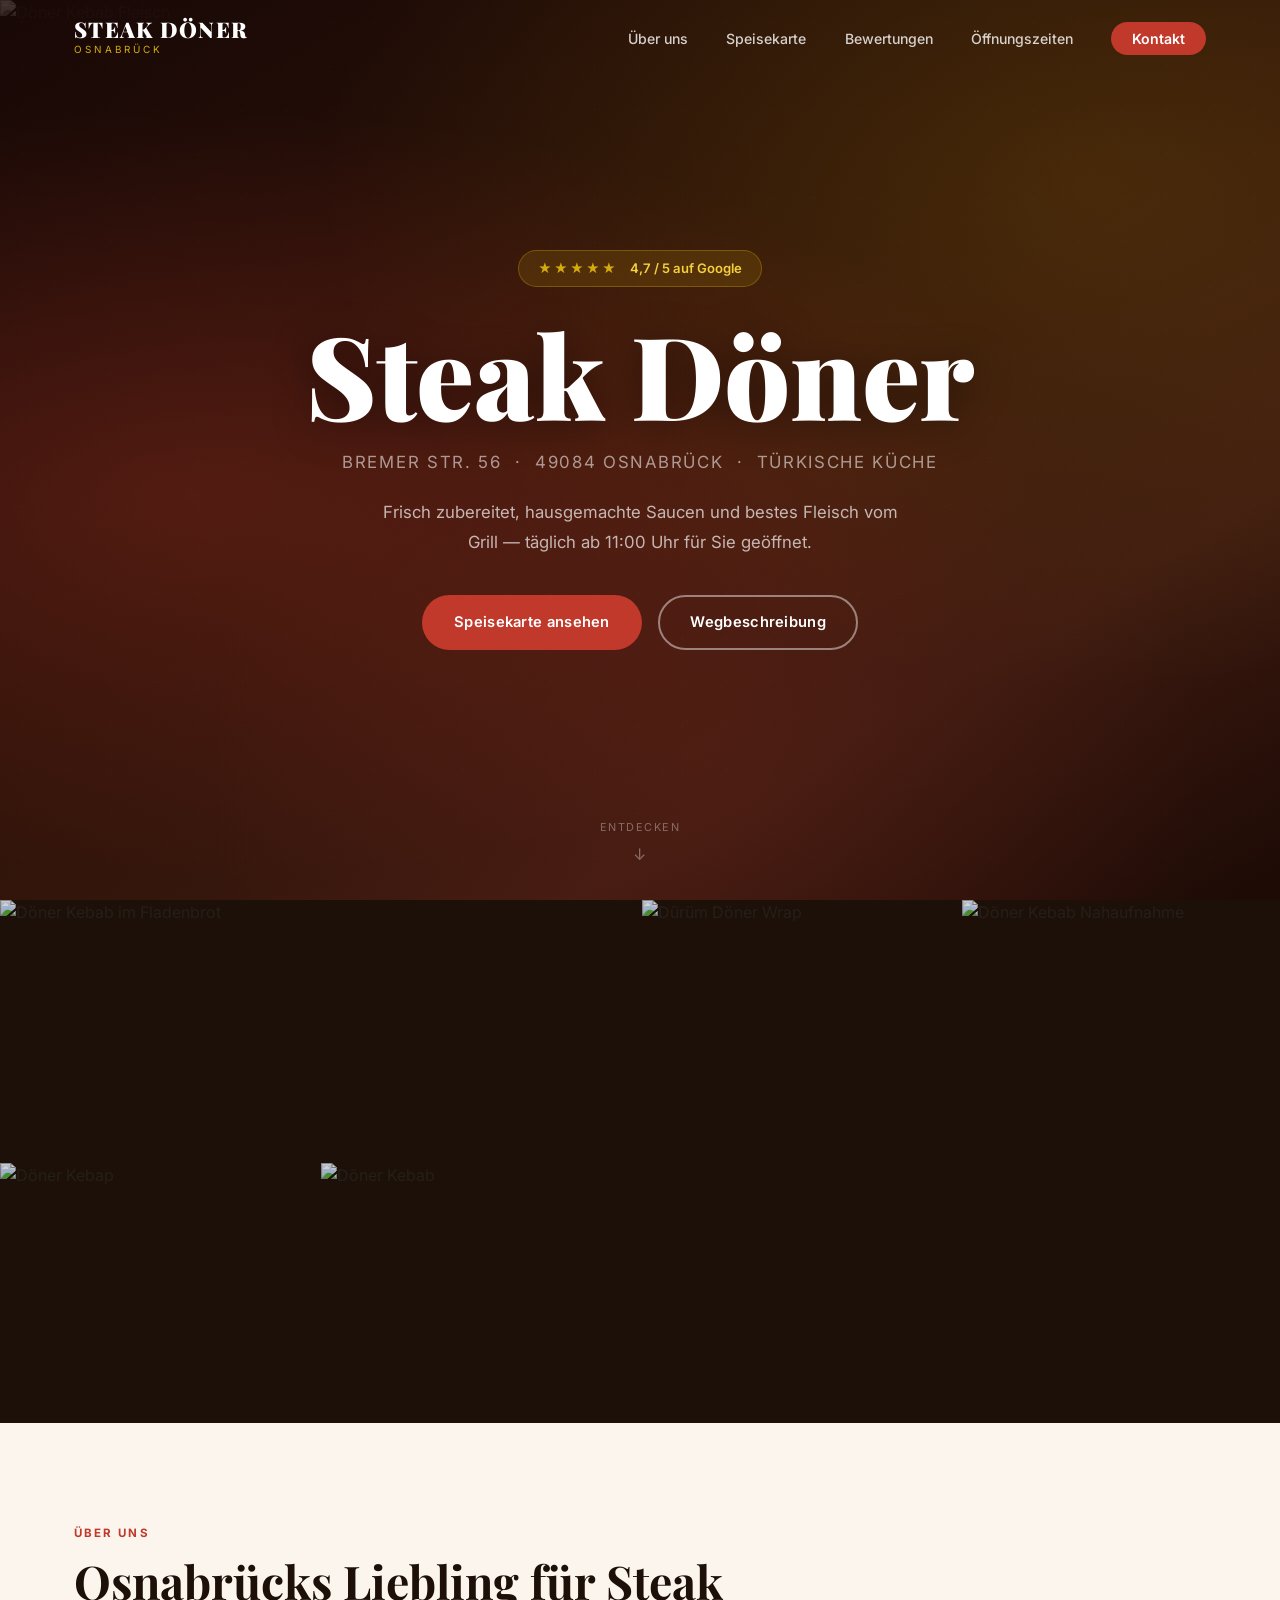
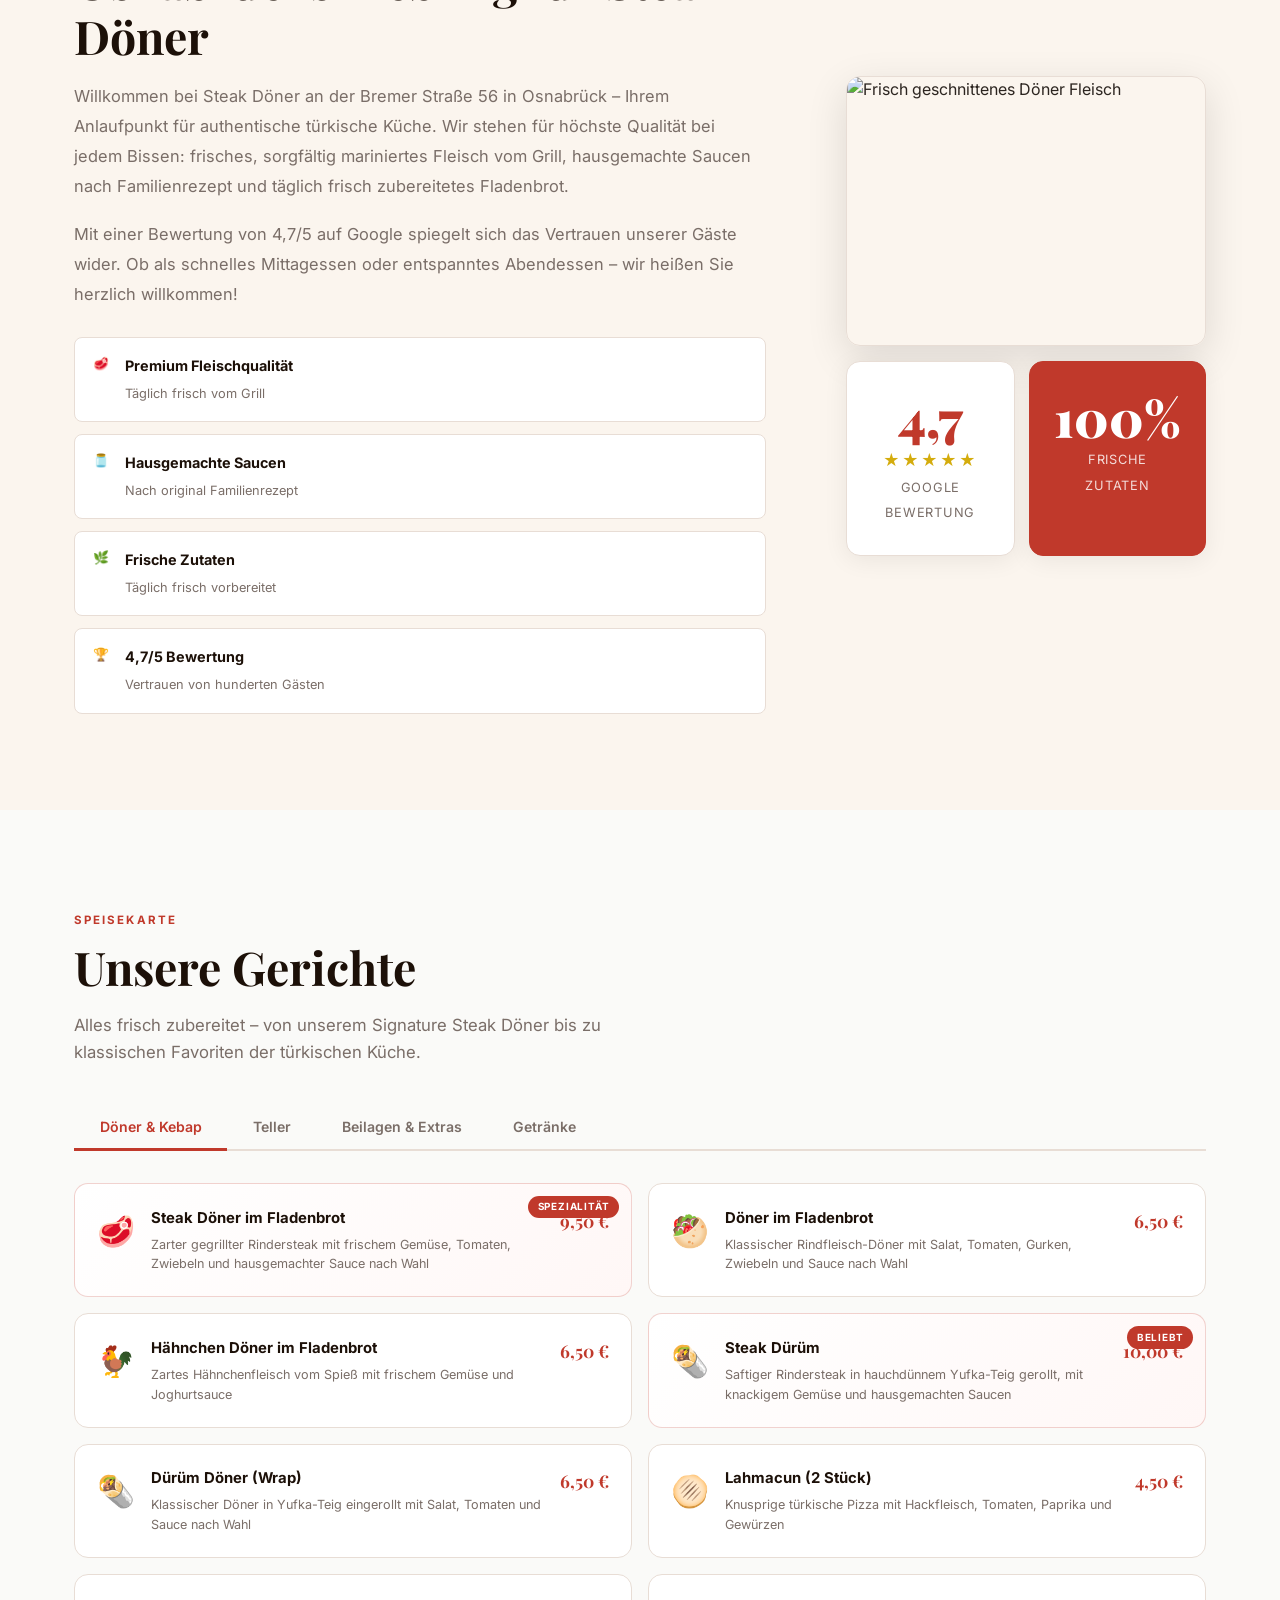
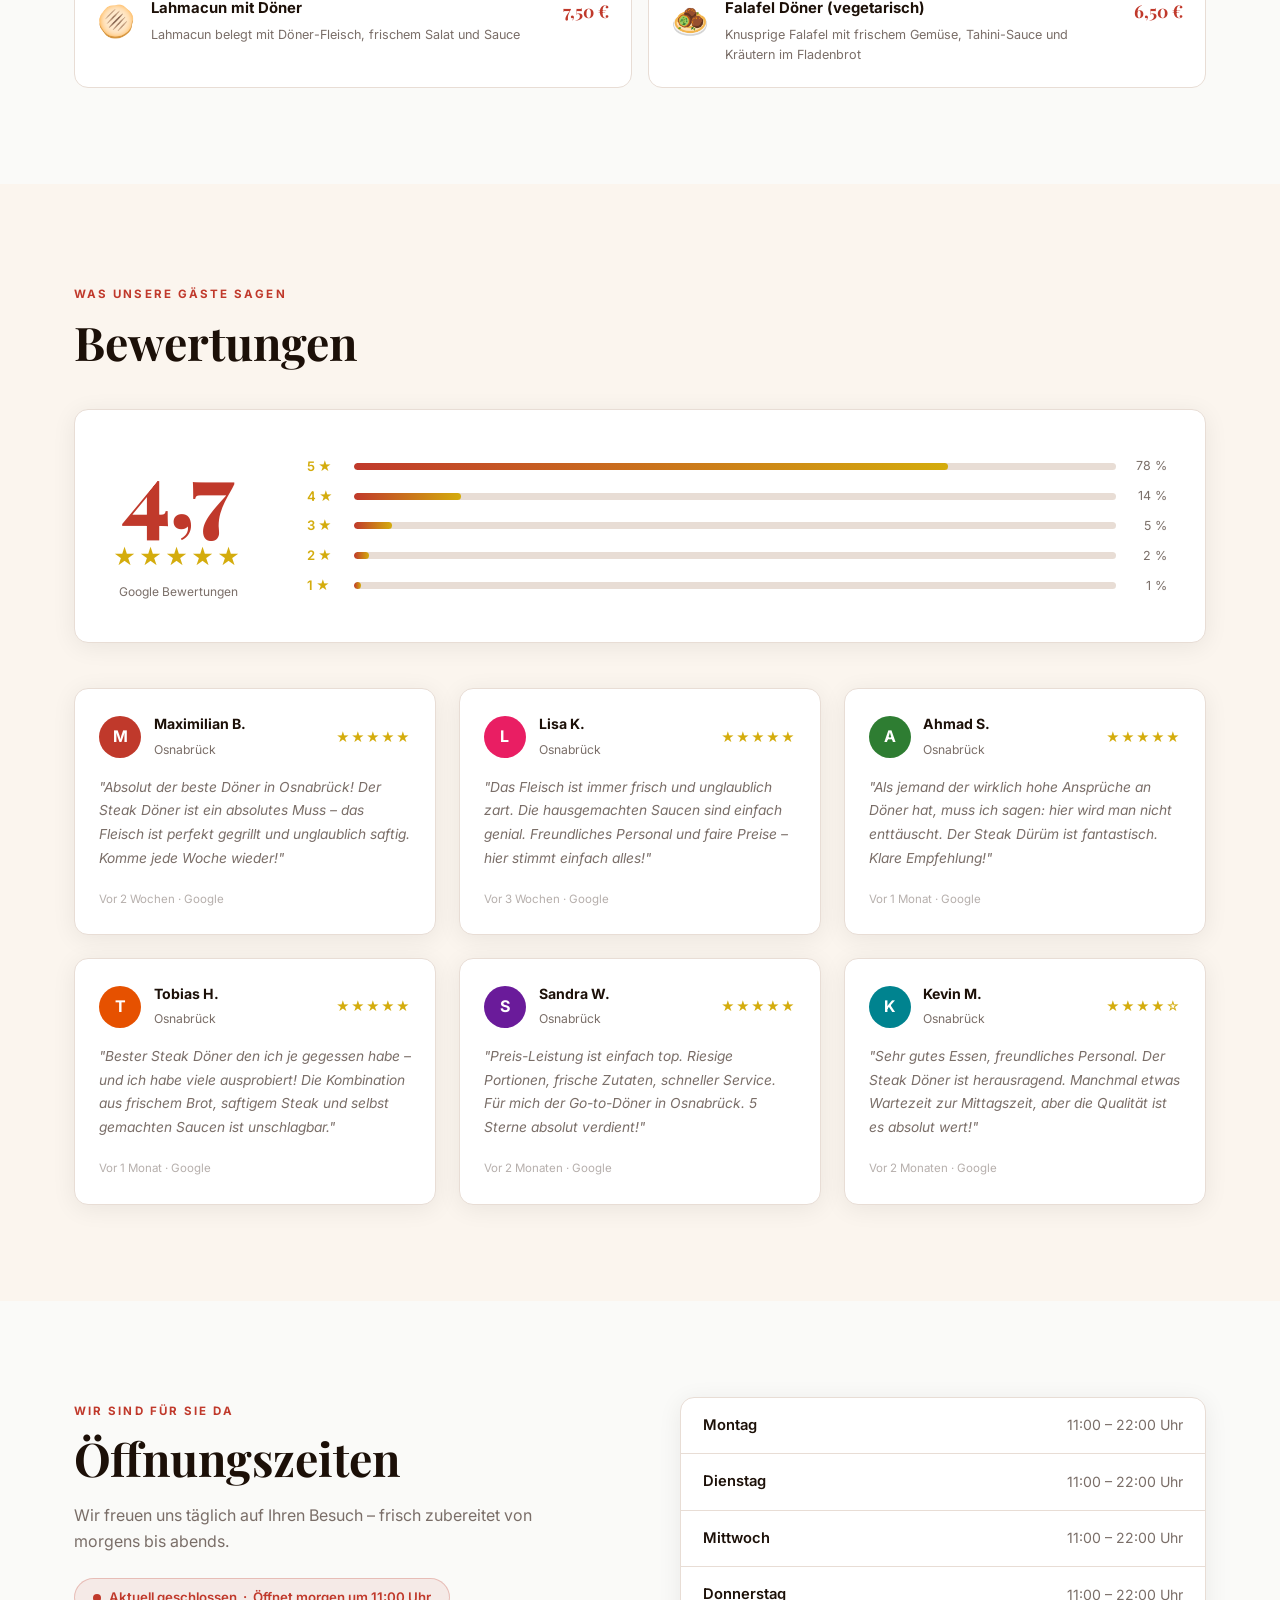
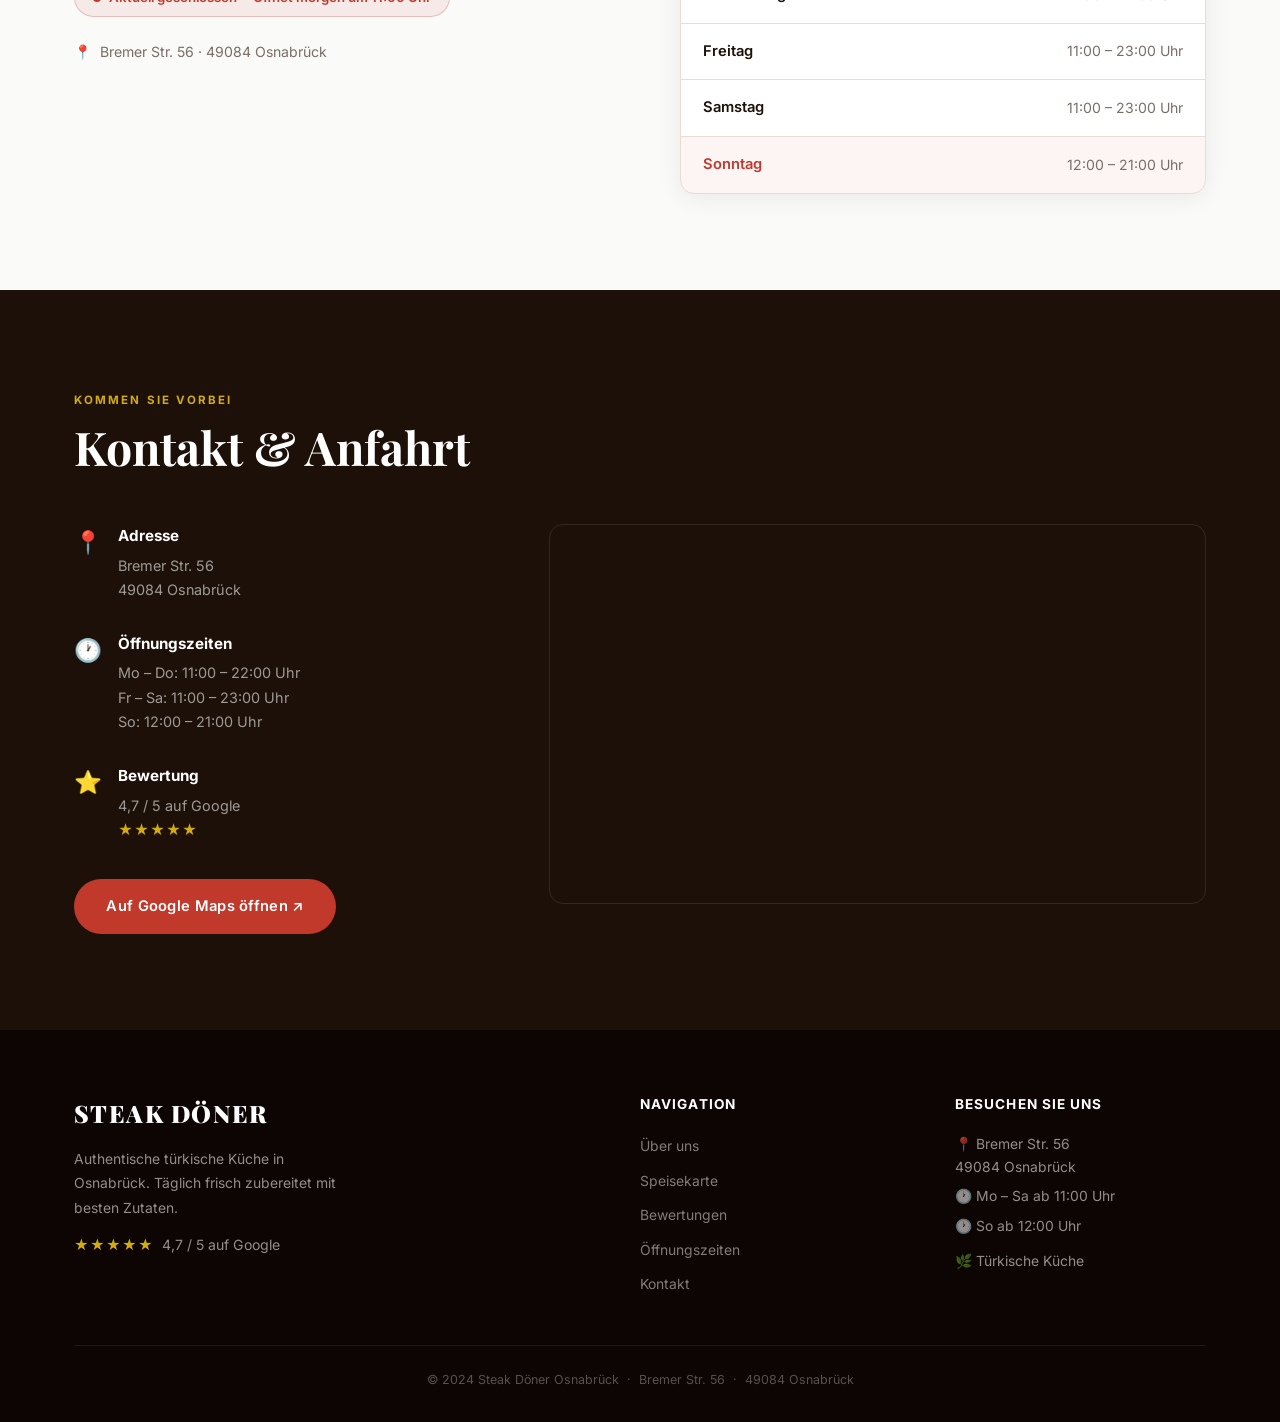
==== commit a7490dc5: "Add food photos from Wikimedia Commons to restaurant website - Hero: semi-transparent food backgroun" ====
--- a/restaurant/index.html
+++ b/restaurant/index.html
@@ -35,6 +35,12 @@
   <section class="hero" id="home">
     <div class="hero-bg"></div>
     <div class="hero-glow"></div>
+    <img
+      class="hero-photo"
+      src="https://commons.wikimedia.org/wiki/Special:FilePath/D%C3%B6ner_kebab_slicing.jpg"
+      alt="Döner Kebab Fleisch"
+      loading="eager"
+    >
     <div class="hero-content">
       <div class="hero-badge">
         <span class="badge-stars">★★★★★</span>
@@ -51,6 +57,52 @@
     <div class="hero-scroll">
       <span>Entdecken</span>
       <div class="scroll-arrow">&#8595;</div>
+    </div>
+  </section>
+
+  <!-- FOTO-GALERIE (nach Hero) -->
+  <section class="gallery-section">
+    <div class="gallery-grid">
+      <div class="gallery-item gallery-wide">
+        <img
+          src="https://commons.wikimedia.org/wiki/Special:FilePath/D%C3%B6ner_kebab.jpg"
+          alt="Döner Kebab im Fladenbrot"
+          loading="lazy"
+        >
+        <div class="gallery-label">Döner im Fladenbrot</div>
+      </div>
+      <div class="gallery-item">
+        <img
+          src="https://commons.wikimedia.org/wiki/Special:FilePath/D%C3%BCr%C3%BCm_D%C3%B6ner.jpg"
+          alt="Dürüm Döner Wrap"
+          loading="lazy"
+        >
+        <div class="gallery-label">Steak Dürüm</div>
+      </div>
+      <div class="gallery-item">
+        <img
+          src="https://commons.wikimedia.org/wiki/Special:FilePath/D%C3%B6ner_Kebab%2C_Berlin%2C_2010_%2801%29.jpg"
+          alt="Döner Kebab Nahaufnahme"
+          loading="lazy"
+        >
+        <div class="gallery-label">Frisches Fleisch täglich</div>
+      </div>
+      <div class="gallery-item">
+        <img
+          src="https://commons.wikimedia.org/wiki/Special:FilePath/D%C3%B6ner_kebap.jpg"
+          alt="Döner Kebap"
+          loading="lazy"
+        >
+        <div class="gallery-label">Döner Kebap</div>
+      </div>
+      <div class="gallery-item gallery-wide">
+        <img
+          src="https://commons.wikimedia.org/wiki/Special:FilePath/D%C3%B6ner_kebab_in_Helsinki.jpg"
+          alt="Döner Kebab"
+          loading="lazy"
+        >
+        <div class="gallery-label">Hausgemachte Saucen</div>
+      </div>
     </div>
   </section>
 
@@ -95,18 +147,24 @@
           </div>
         </div>
         <div class="about-stats">
-          <div class="stat-card">
-            <span class="stat-num">4,7</span>
-            <div class="stat-stars">★★★★★</div>
-            <span class="stat-label">Google Bewertung</span>
-          </div>
-          <div class="stat-card accent">
-            <span class="stat-num">100%</span>
-            <span class="stat-label">Frische Zutaten</span>
-          </div>
-          <div class="stat-card">
-            <span class="stat-num">11:00</span>
-            <span class="stat-label">Täglich geöffnet ab</span>
+          <div class="about-photo-wrap">
+            <img
+              src="https://commons.wikimedia.org/wiki/Special:FilePath/D%C3%B6ner_kebab_slicing.jpg"
+              alt="Frisch geschnittenes Döner Fleisch"
+              loading="lazy"
+              class="about-photo"
+            >
+          </div>
+          <div class="about-stat-row">
+            <div class="stat-card">
+              <span class="stat-num">4,7</span>
+              <div class="stat-stars">★★★★★</div>
+              <span class="stat-label">Google Bewertung</span>
+            </div>
+            <div class="stat-card accent">
+              <span class="stat-num">100%</span>
+              <span class="stat-label">Frische Zutaten</span>
+            </div>
           </div>
         </div>
       </div>
--- a/restaurant/style.css
+++ b/restaurant/style.css
@@ -53,6 +53,69 @@
 .btn-outline:hover { background: rgba(255,255,255,0.1); border-color: #fff; transform: translateY(-2px); }
 
 /* ======================================================
+   HERO PHOTO
+   ====================================================== */
+.hero-photo {
+  position: absolute; inset: 0; width: 100%; height: 100%;
+  object-fit: cover; object-position: center;
+  opacity: 0.18; z-index: 1;
+  mix-blend-mode: luminosity;
+}
+
+/* ======================================================
+   GALLERY SECTION
+   ====================================================== */
+.gallery-section { background: var(--dark); padding: 0; overflow: hidden; }
+
+.gallery-grid {
+  display: grid;
+  grid-template-columns: repeat(4, 1fr);
+  grid-template-rows: 260px 260px;
+  gap: 3px;
+}
+
+.gallery-wide { grid-column: span 2; }
+
+.gallery-item {
+  position: relative; overflow: hidden; cursor: pointer;
+}
+.gallery-item img {
+  width: 100%; height: 100%;
+  object-fit: cover; object-position: center;
+  transition: transform 0.55s ease, filter 0.55s ease;
+  filter: brightness(0.82) saturate(1.1);
+  display: block;
+}
+.gallery-item:hover img {
+  transform: scale(1.07);
+  filter: brightness(0.95) saturate(1.25);
+}
+.gallery-label {
+  position: absolute; bottom: 0; left: 0; right: 0;
+  padding: 1.2rem 1rem 0.9rem;
+  background: linear-gradient(transparent, rgba(0,0,0,0.72));
+  color: rgba(255,255,255,0.92); font-size: 0.82rem; font-weight: 600;
+  letter-spacing: 0.04em;
+  transform: translateY(100%);
+  transition: transform 0.3s ease;
+}
+.gallery-item:hover .gallery-label { transform: translateY(0); }
+
+@media (max-width: 768px) {
+  .gallery-grid {
+    grid-template-columns: 1fr 1fr;
+    grid-template-rows: auto;
+  }
+  .gallery-item { height: 180px; }
+  .gallery-label { transform: translateY(0); }
+}
+@media (max-width: 480px) {
+  .gallery-grid { grid-template-columns: 1fr; }
+  .gallery-wide  { grid-column: span 1; }
+  .gallery-item  { height: 220px; }
+}
+
+/* ======================================================
    NAVBAR
    ====================================================== */
 .navbar {
@@ -91,7 +154,7 @@
   background: linear-gradient(150deg, #180806 0%, #2D1208 45%, #3D1A10 75%, #1C0A05 100%);
 }
 .hero-bg {
-  position: absolute; inset: 0;
+  position: absolute; inset: 0; z-index: 2;
   background:
     radial-gradient(ellipse at 15% 55%, rgba(192,57,43,0.28) 0%, transparent 55%),
     radial-gradient(ellipse at 85% 20%, rgba(212,172,13,0.15) 0%, transparent 50%),
@@ -99,7 +162,7 @@
   animation: hero-glow 7s ease-in-out infinite;
 }
 .hero-glow {
-  position: absolute; inset: 0;
+  position: absolute; inset: 0; z-index: 2;
   background-image: radial-gradient(circle, rgba(255,255,255,0.025) 1px, transparent 1px);
   background-size: 44px 44px;
   opacity: 0.6;
@@ -110,7 +173,7 @@
 }
 
 .hero-content {
-  position: relative; z-index: 2;
+  position: relative; z-index: 3;
   text-align: center; padding: 2rem; max-width: 820px;
   animation: fade-up 0.9s ease both;
 }
@@ -150,7 +213,7 @@
   animation: fade-up 0.9s 0.55s ease both;
 }
 .hero-scroll {
-  position: absolute; bottom: 2rem; left: 50%; transform: translateX(-50%);
+  position: absolute; bottom: 2rem; left: 50%; transform: translateX(-50%); z-index: 3;
   display: flex; flex-direction: column; align-items: center; gap: 0.4rem;
   color: rgba(255,255,255,0.35); font-size: 0.68rem; letter-spacing: 0.14em; text-transform: uppercase;
   animation: bounce-scroll 2.2s infinite;
@@ -180,6 +243,21 @@
 .feature span   { font-size: 0.8rem; color: var(--text-muted); }
 
 .about-stats { display: flex; flex-direction: column; gap: 0.9rem; }
+
+.about-photo-wrap {
+  border-radius: var(--radius); overflow: hidden;
+  aspect-ratio: 4/3; box-shadow: var(--shadow-lg);
+  border: 1px solid var(--border);
+}
+.about-photo {
+  width: 100%; height: 100%;
+  object-fit: cover; object-position: center;
+  transition: transform 0.5s ease;
+}
+.about-photo-wrap:hover .about-photo { transform: scale(1.04); }
+
+.about-stat-row { display: flex; gap: 0.9rem; }
+.about-stat-row .stat-card { flex: 1; }
 .stat-card {
   background: #fff; border-radius: var(--radius); padding: 1.9rem 1.5rem;
   border: 1px solid var(--border); text-align: center; box-shadow: var(--shadow);
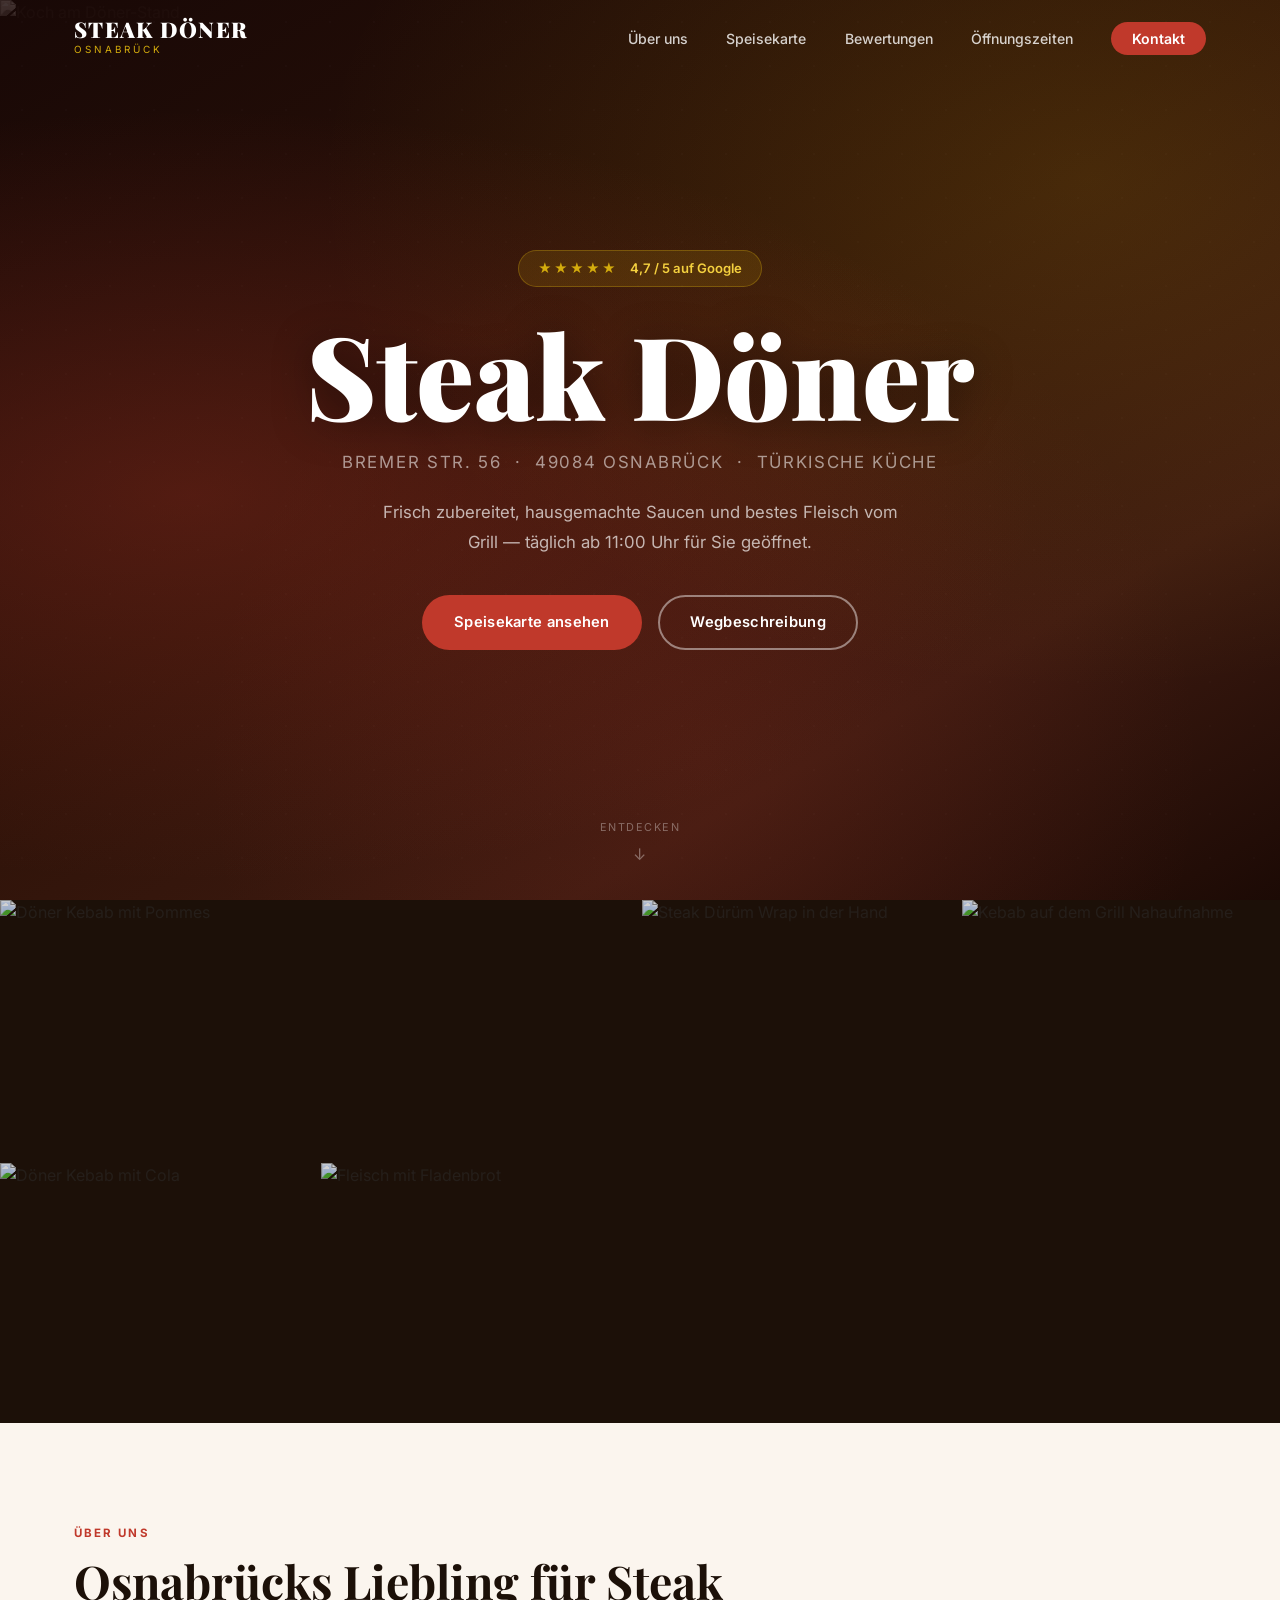
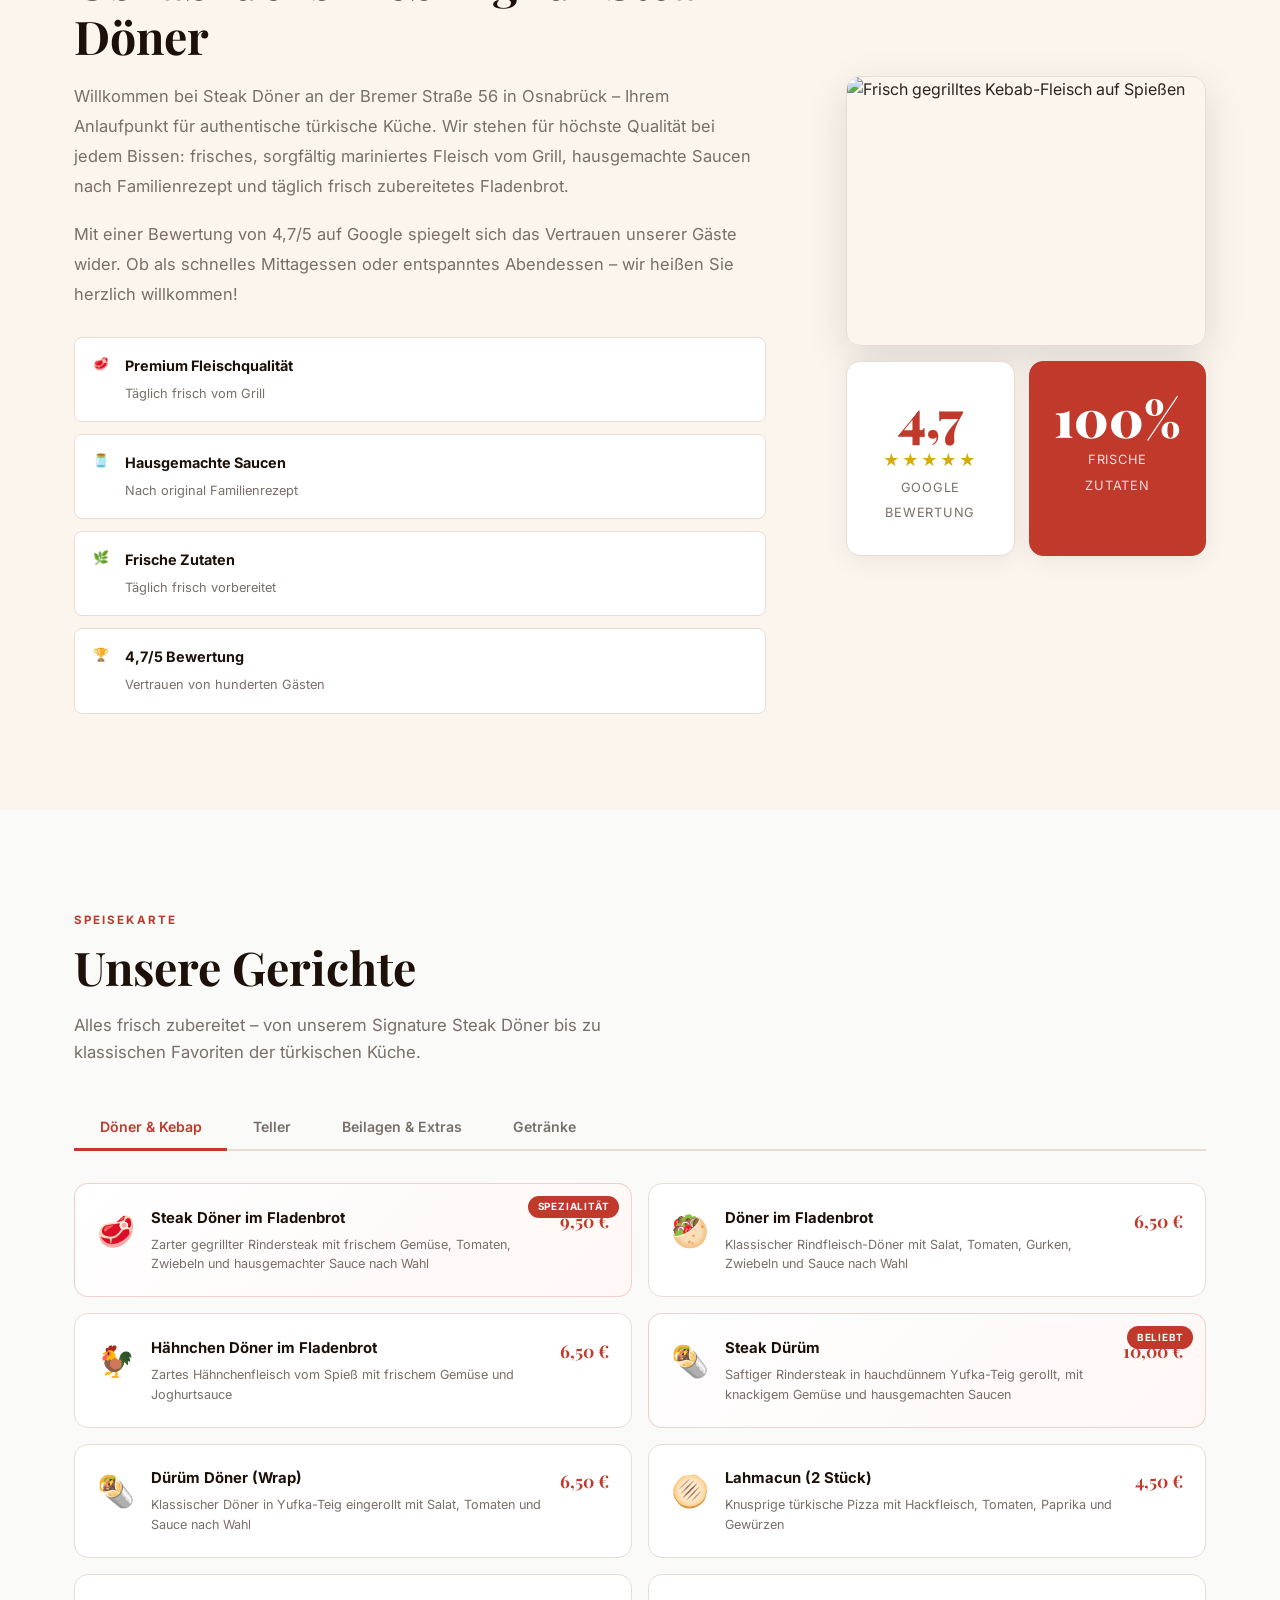
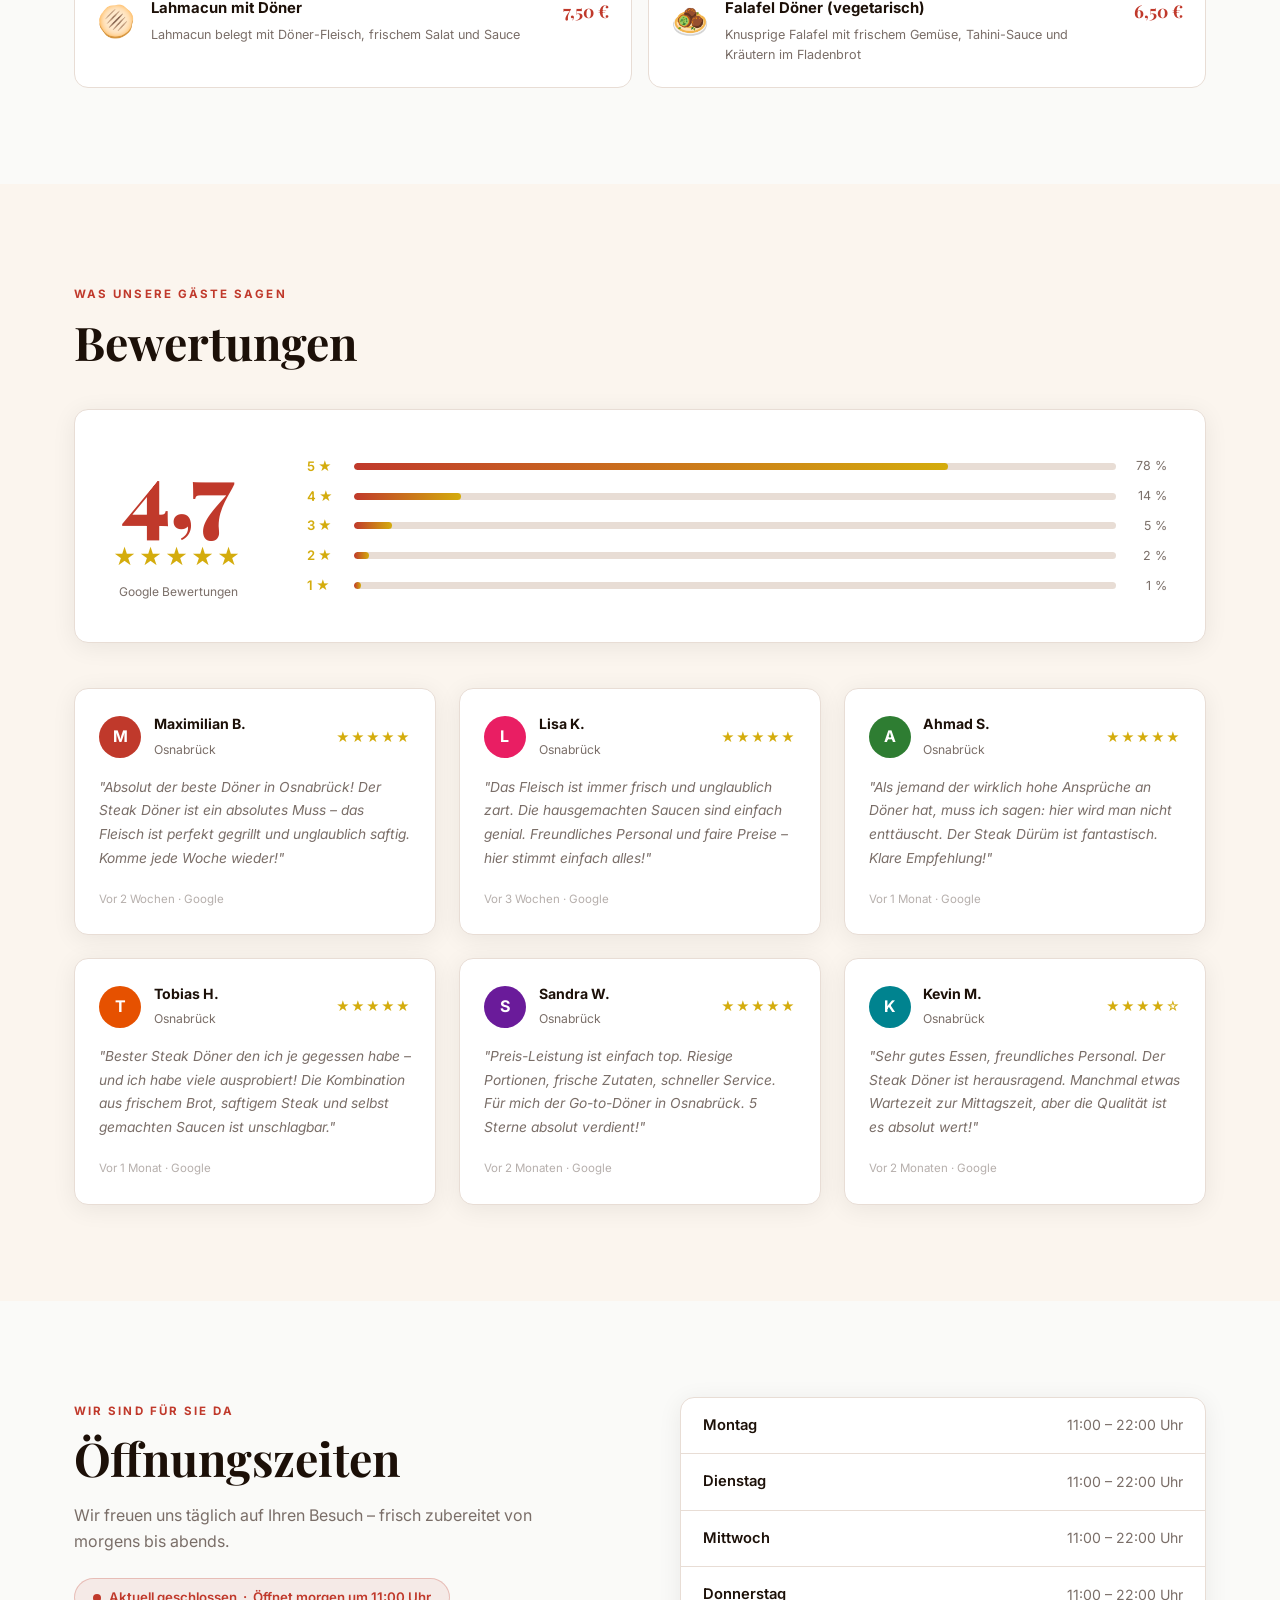
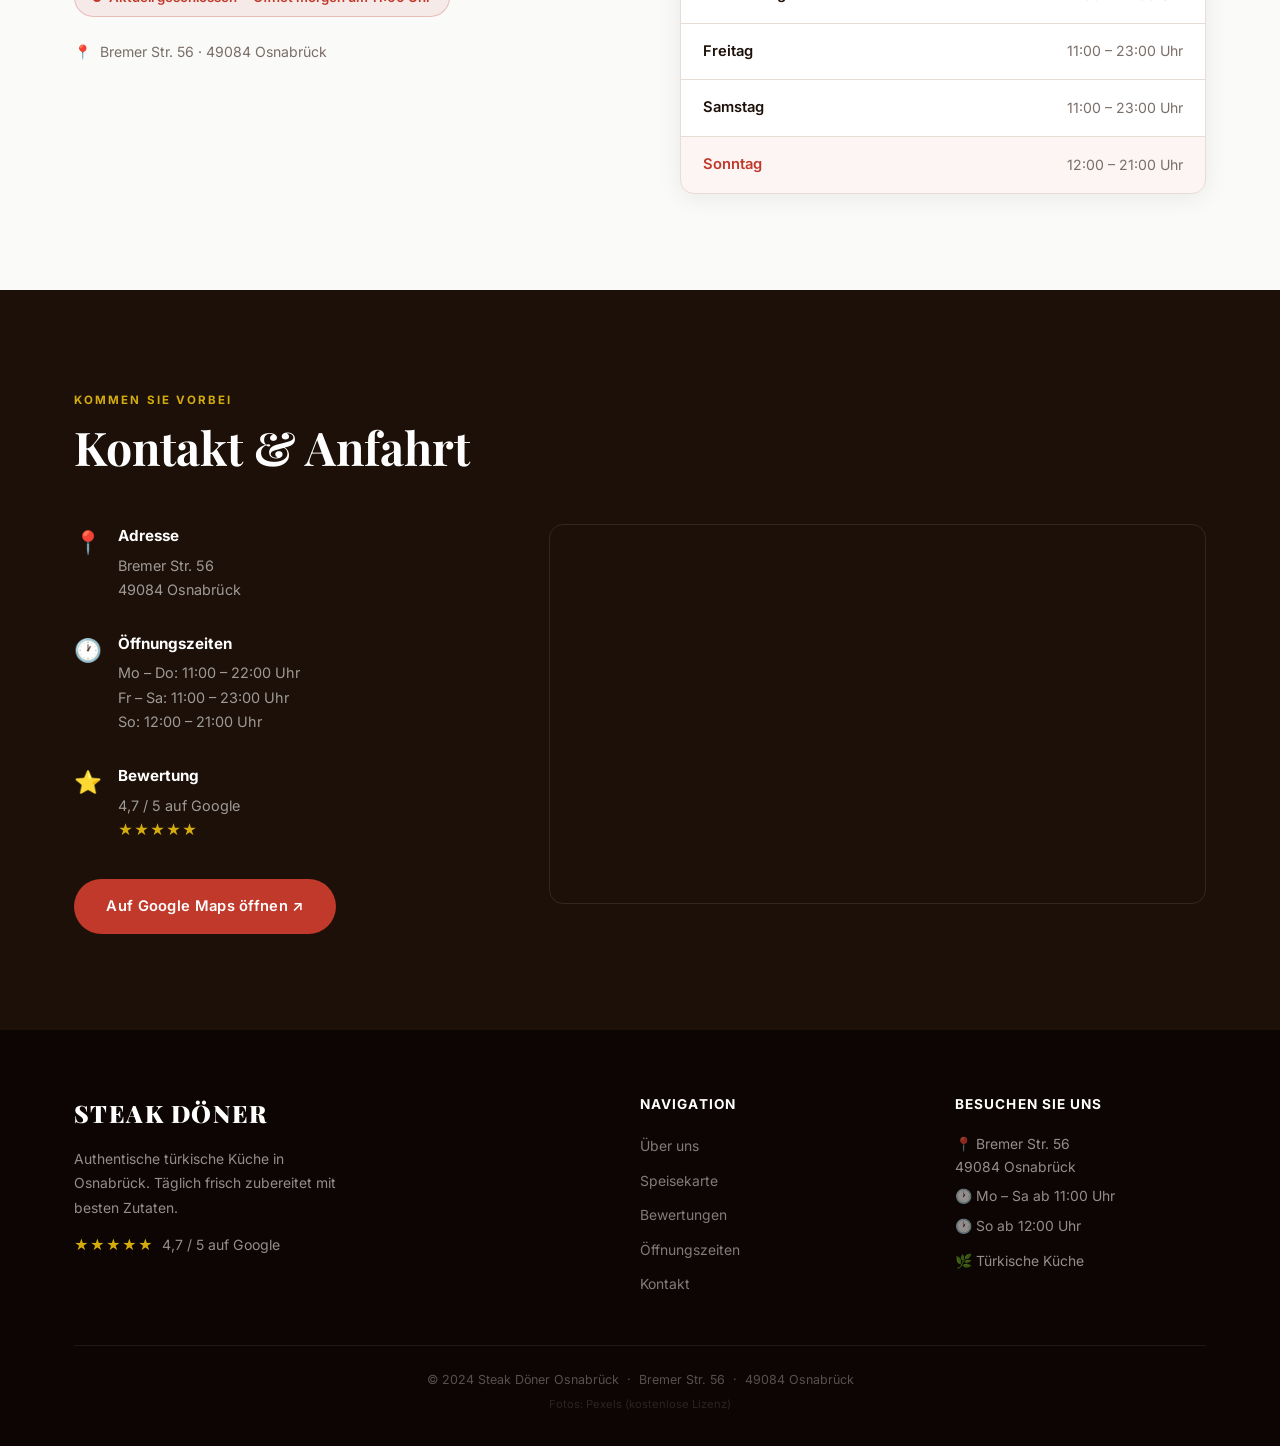
==== commit 5e9e578f: "Replace Wikimedia photos with high-quality Pexels food photos All gallery, hero and about images now" ====
--- a/restaurant/index.html
+++ b/restaurant/index.html
@@ -37,8 +37,8 @@
     <div class="hero-glow"></div>
     <img
       class="hero-photo"
-      src="https://commons.wikimedia.org/wiki/Special:FilePath/D%C3%B6ner_kebab_slicing.jpg"
-      alt="Döner Kebab Fleisch"
+      src="https://images.pexels.com/photos/24739843/pexels-photo-24739843.jpeg?auto=compress&cs=tinysrgb&w=1920&h=1080&dpr=1"
+      alt="Koch am Döner-Stand"
       loading="eager"
     >
     <div class="hero-content">
@@ -65,43 +65,43 @@
     <div class="gallery-grid">
       <div class="gallery-item gallery-wide">
         <img
-          src="https://commons.wikimedia.org/wiki/Special:FilePath/D%C3%B6ner_kebab.jpg"
-          alt="Döner Kebab im Fladenbrot"
+          src="https://images.pexels.com/photos/29306498/pexels-photo-29306498.jpeg?auto=compress&cs=tinysrgb&w=1260&h=750&dpr=1"
+          alt="Döner Kebab mit Pommes"
           loading="lazy"
         >
         <div class="gallery-label">Döner im Fladenbrot</div>
       </div>
       <div class="gallery-item">
         <img
-          src="https://commons.wikimedia.org/wiki/Special:FilePath/D%C3%BCr%C3%BCm_D%C3%B6ner.jpg"
-          alt="Dürüm Döner Wrap"
+          src="https://images.pexels.com/photos/5779423/pexels-photo-5779423.jpeg?auto=compress&cs=tinysrgb&w=630&h=750&dpr=1"
+          alt="Steak Dürüm Wrap in der Hand"
           loading="lazy"
         >
         <div class="gallery-label">Steak Dürüm</div>
       </div>
       <div class="gallery-item">
         <img
-          src="https://commons.wikimedia.org/wiki/Special:FilePath/D%C3%B6ner_Kebab%2C_Berlin%2C_2010_%2801%29.jpg"
-          alt="Döner Kebab Nahaufnahme"
+          src="https://images.pexels.com/photos/17138059/pexels-photo-17138059.jpeg?auto=compress&cs=tinysrgb&w=630&h=750&dpr=1"
+          alt="Kebab auf dem Grill Nahaufnahme"
           loading="lazy"
         >
-        <div class="gallery-label">Frisches Fleisch täglich</div>
+        <div class="gallery-label">Frisch vom Grill</div>
       </div>
       <div class="gallery-item">
         <img
-          src="https://commons.wikimedia.org/wiki/Special:FilePath/D%C3%B6ner_kebap.jpg"
-          alt="Döner Kebap"
+          src="https://images.pexels.com/photos/29306499/pexels-photo-29306499.jpeg?auto=compress&cs=tinysrgb&w=630&h=750&dpr=1"
+          alt="Döner Kebab mit Cola"
           loading="lazy"
         >
-        <div class="gallery-label">Döner Kebap</div>
+        <div class="gallery-label">Döner &amp; Getränk</div>
       </div>
       <div class="gallery-item gallery-wide">
         <img
-          src="https://commons.wikimedia.org/wiki/Special:FilePath/D%C3%B6ner_kebab_in_Helsinki.jpg"
-          alt="Döner Kebab"
+          src="https://images.pexels.com/photos/12737808/pexels-photo-12737808.jpeg?auto=compress&cs=tinysrgb&w=1260&h=750&dpr=1"
+          alt="Fleisch mit Fladenbrot"
           loading="lazy"
         >
-        <div class="gallery-label">Hausgemachte Saucen</div>
+        <div class="gallery-label">Authentische türkische Küche</div>
       </div>
     </div>
   </section>
@@ -149,8 +149,8 @@
         <div class="about-stats">
           <div class="about-photo-wrap">
             <img
-              src="https://commons.wikimedia.org/wiki/Special:FilePath/D%C3%B6ner_kebab_slicing.jpg"
-              alt="Frisch geschnittenes Döner Fleisch"
+              src="https://images.pexels.com/photos/53148/pexels-photo-53148.jpeg?auto=compress&cs=tinysrgb&w=800&h=600&dpr=1"
+              alt="Frisch gegrilltes Kebab-Fleisch auf Spießen"
               loading="lazy"
               class="about-photo"
             >
@@ -632,6 +632,7 @@
       </div>
       <div class="footer-bottom">
         <p>© 2024 Steak Döner Osnabrück &nbsp;·&nbsp; Bremer Str. 56 &nbsp;·&nbsp; 49084 Osnabrück</p>
+        <p style="margin-top:0.4rem;font-size:0.7rem;opacity:0.4">Fotos: <a href="https://www.pexels.com" target="_blank" rel="noopener" style="color:inherit">Pexels</a> (kostenlose Lizenz)</p>
       </div>
     </div>
   </footer>
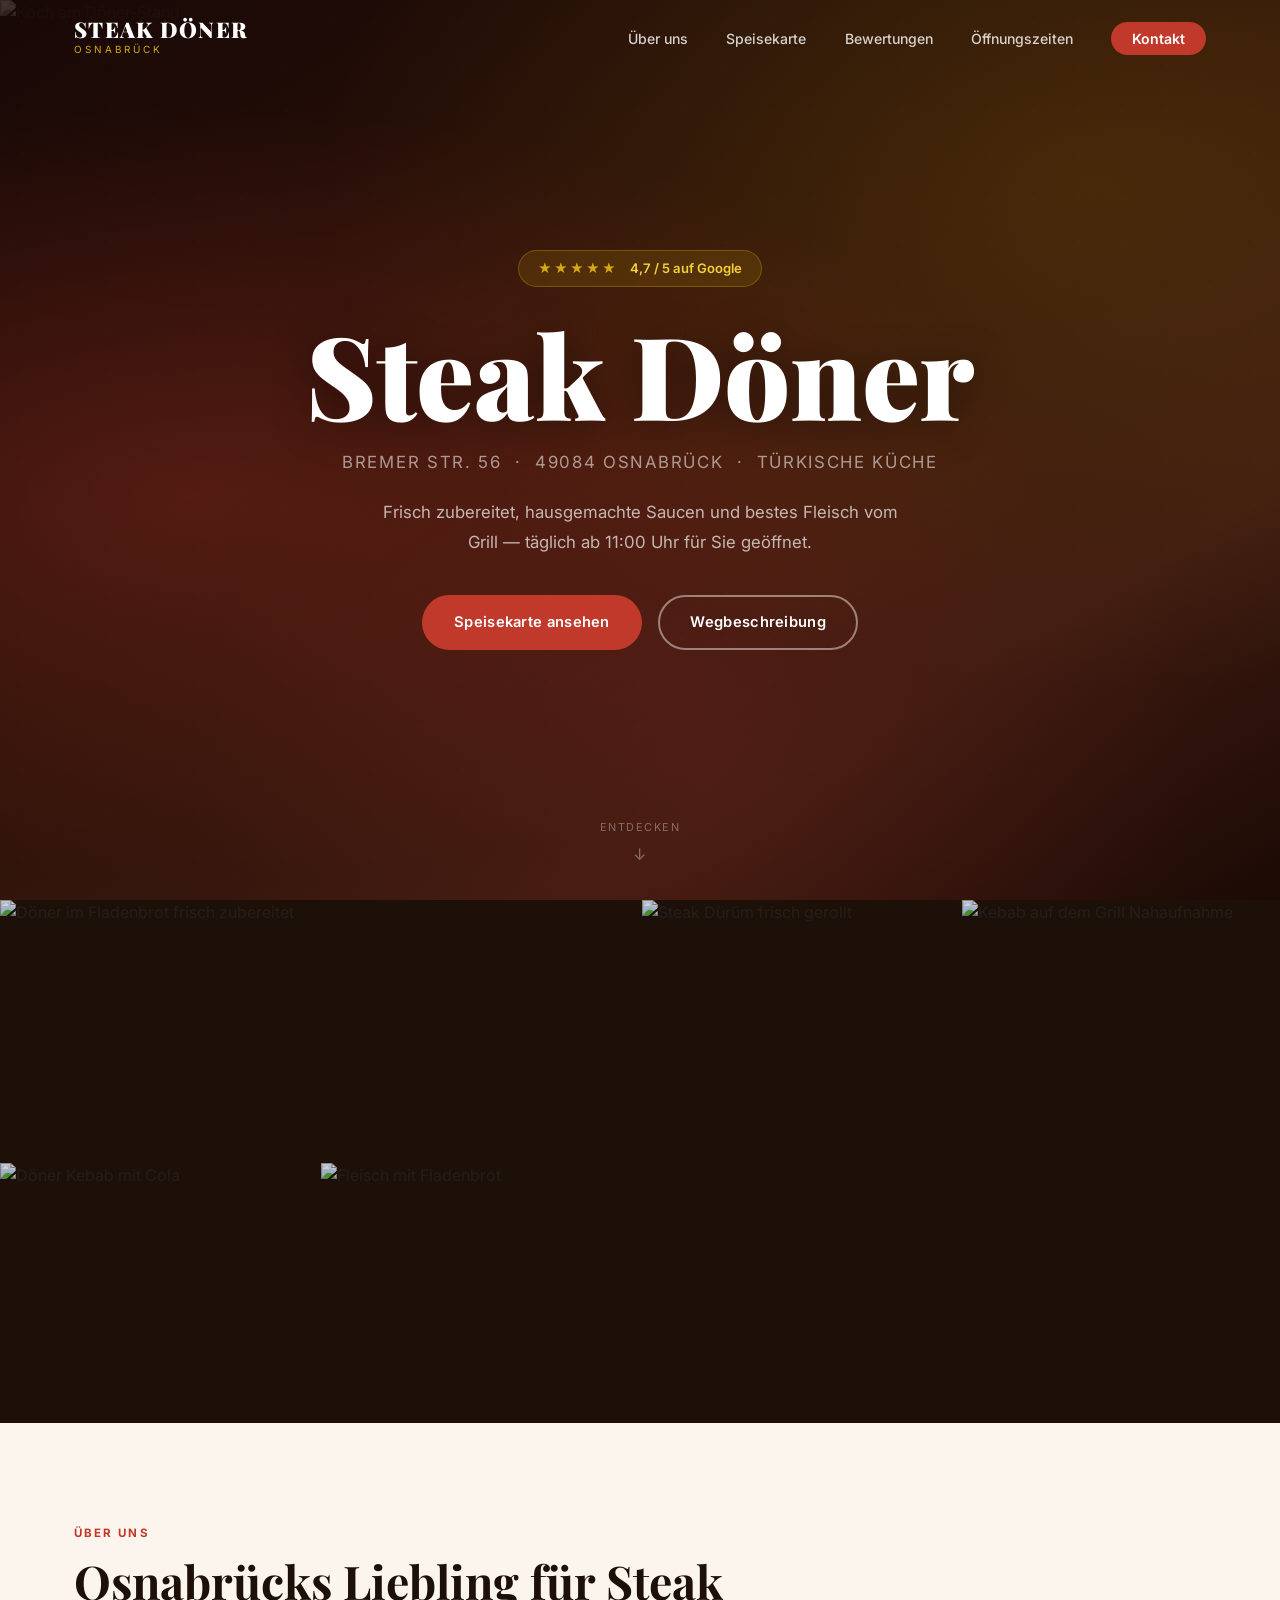
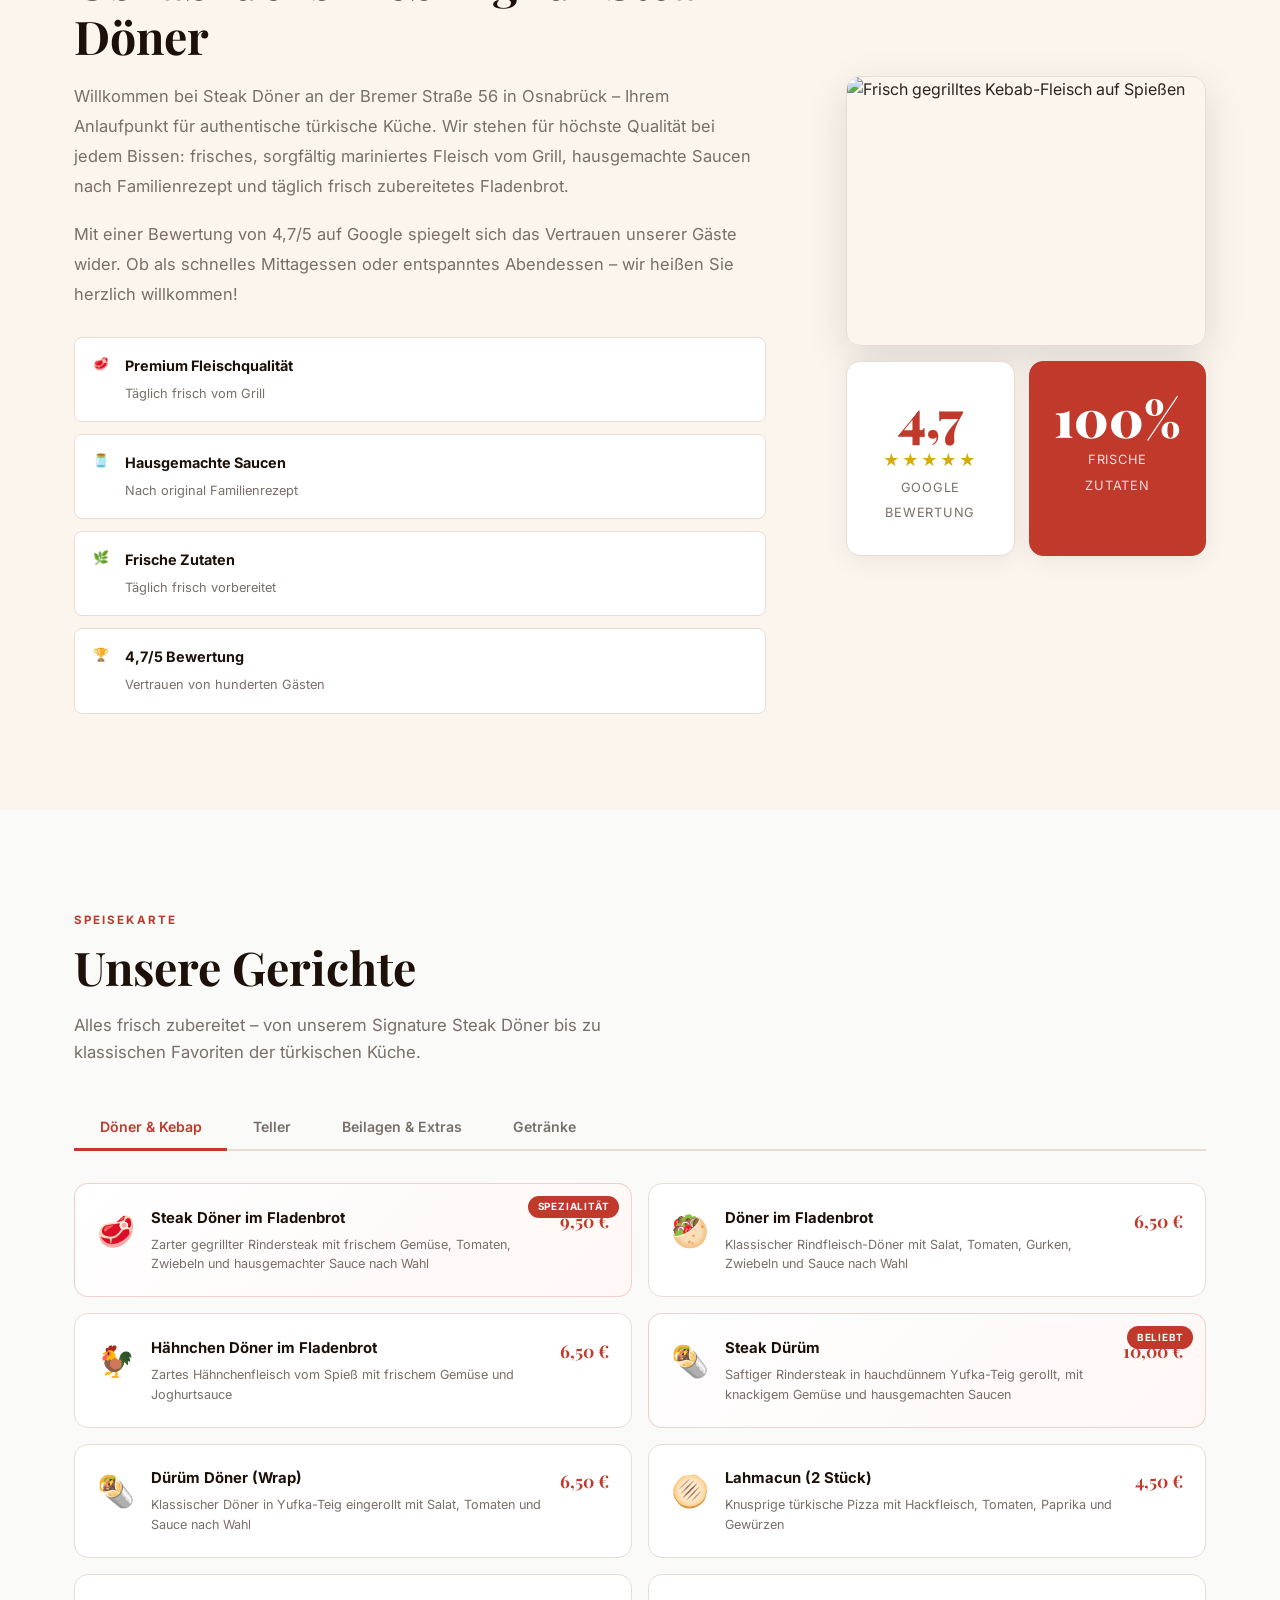
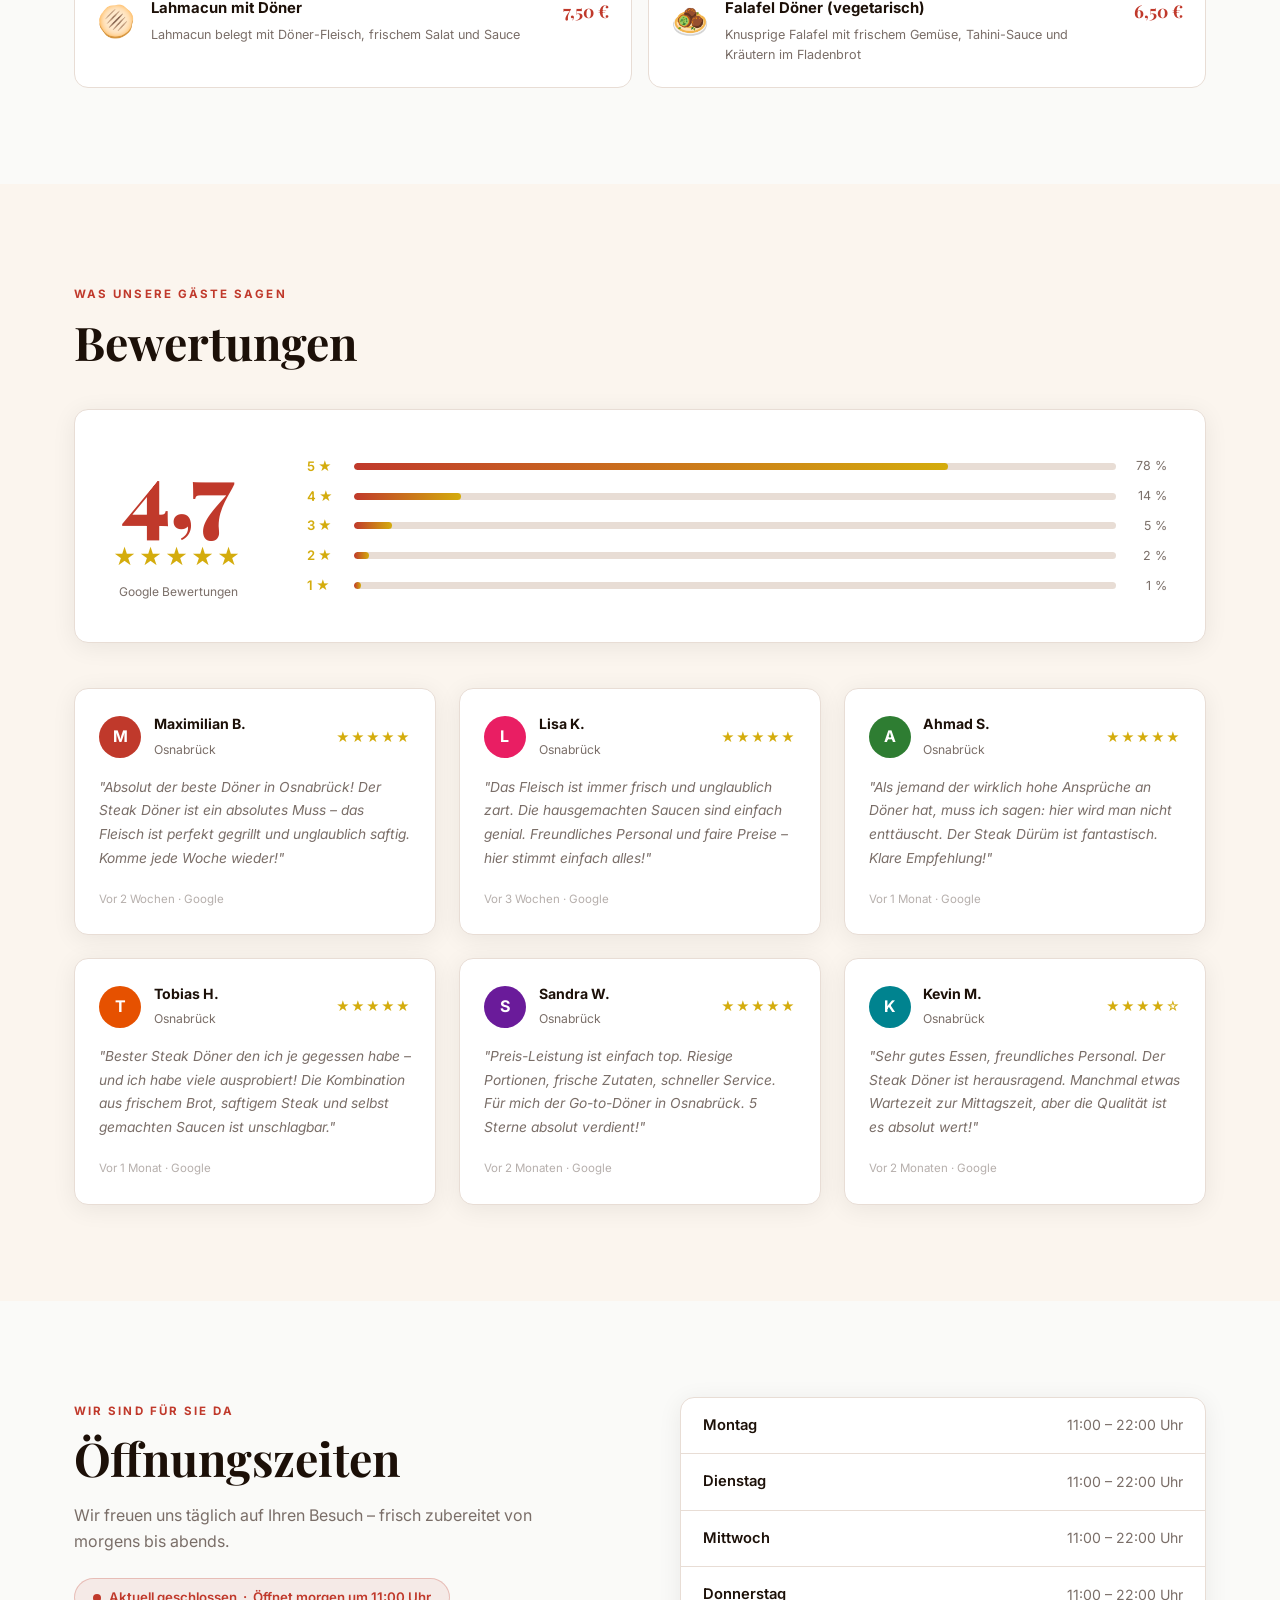
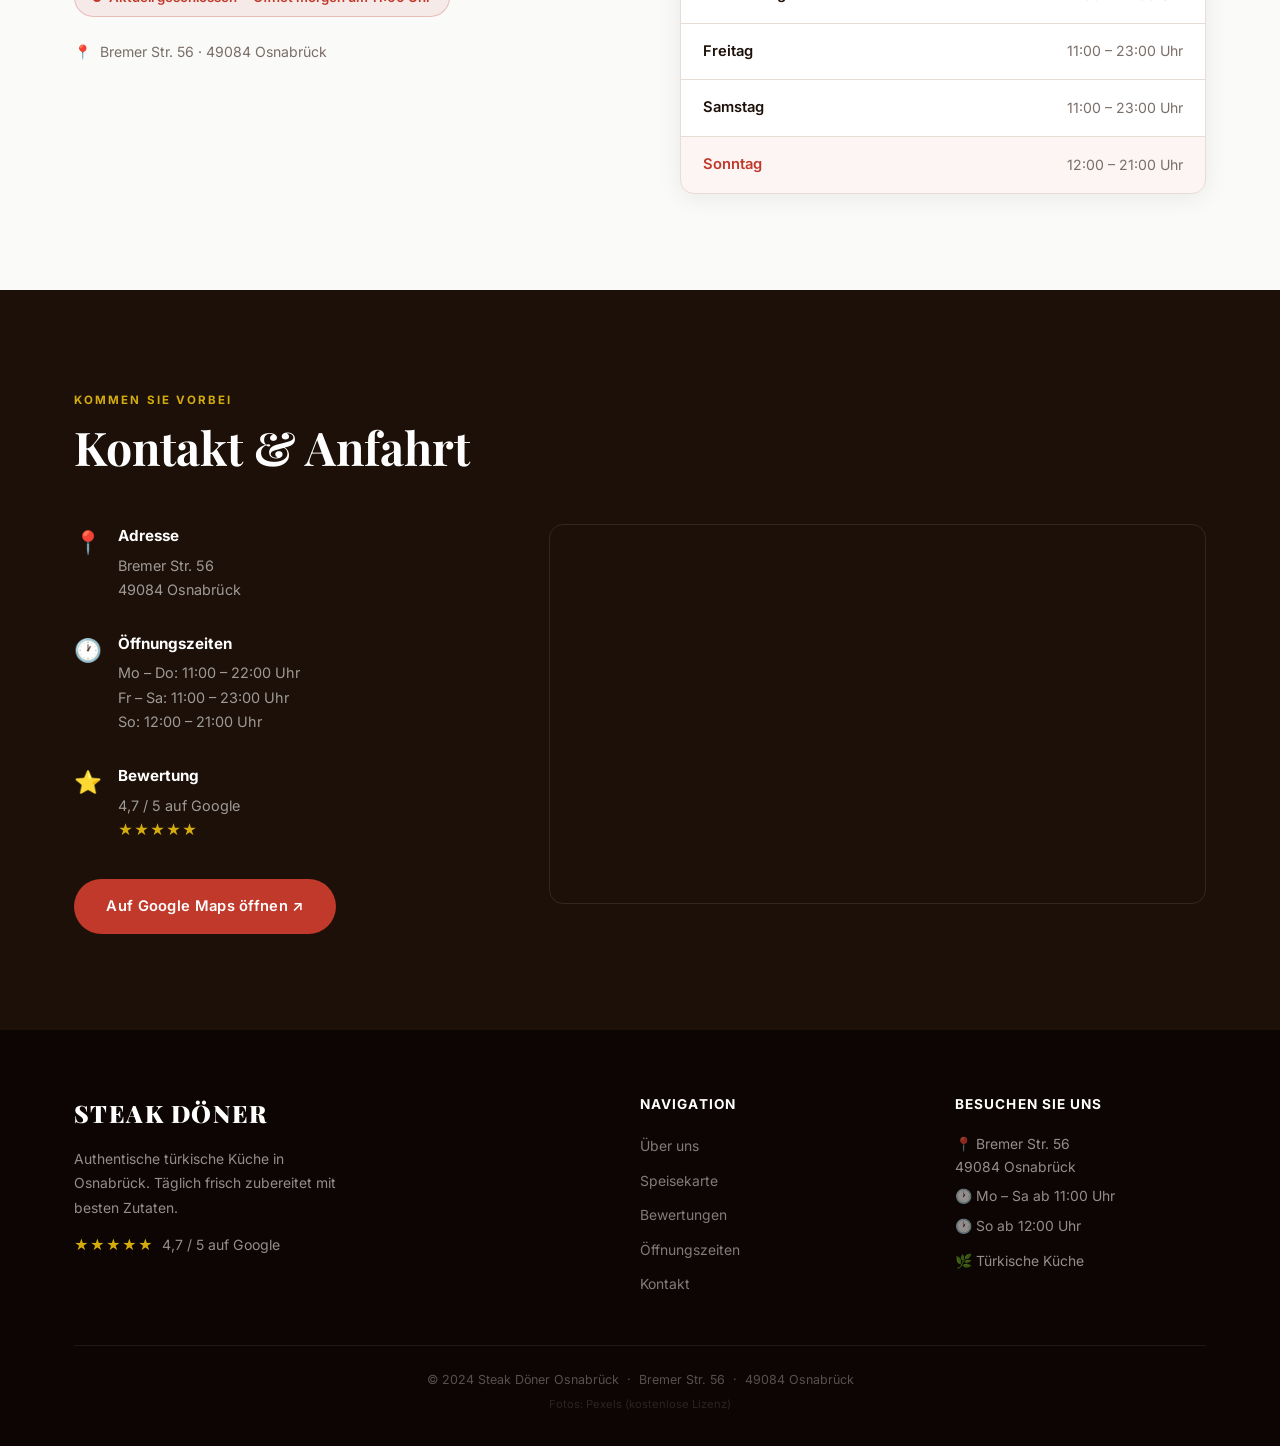
==== commit ea7b3e7e: "Fix mobile hamburger menu and replace unappetizing gallery photos - Replace Döner im Fladenbrot phot" ====
--- a/restaurant/index.html
+++ b/restaurant/index.html
@@ -65,16 +65,16 @@
     <div class="gallery-grid">
       <div class="gallery-item gallery-wide">
         <img
-          src="https://images.pexels.com/photos/29306498/pexels-photo-29306498.jpeg?auto=compress&cs=tinysrgb&w=1260&h=750&dpr=1"
-          alt="Döner Kebab mit Pommes"
+          src="https://images.pexels.com/photos/5191848/pexels-photo-5191848.jpeg?auto=compress&cs=tinysrgb&w=1260&h=750&dpr=1"
+          alt="Döner im Fladenbrot frisch zubereitet"
           loading="lazy"
         >
         <div class="gallery-label">Döner im Fladenbrot</div>
       </div>
       <div class="gallery-item">
         <img
-          src="https://images.pexels.com/photos/5779423/pexels-photo-5779423.jpeg?auto=compress&cs=tinysrgb&w=630&h=750&dpr=1"
-          alt="Steak Dürüm Wrap in der Hand"
+          src="https://images.pexels.com/photos/28897047/pexels-photo-28897047.jpeg?auto=compress&cs=tinysrgb&w=630&h=750&dpr=1"
+          alt="Steak Dürüm frisch gerollt"
           loading="lazy"
         >
         <div class="gallery-label">Steak Dürüm</div>
--- a/restaurant/style.css
+++ b/restaurant/style.css
@@ -441,15 +441,23 @@
 
   /* Nav mobile */
   .nav-links {
-    display: none; flex-direction: column; list-style: none;
-    position: fixed; inset: 0; background: rgba(28,16,8,0.98);
-    backdrop-filter: blur(16px); z-index: 999;
-    align-items: center; justify-content: center; gap: 2rem;
+    display: flex; flex-direction: column; list-style: none;
+    position: fixed; inset: 0; background: rgba(28,16,8,0.97);
+    backdrop-filter: blur(20px); z-index: 1050;
+    align-items: center; justify-content: center; gap: 2.5rem;
+    opacity: 0; visibility: hidden; pointer-events: none;
+    transition: opacity 0.35s ease, visibility 0.35s ease;
   }
-  .nav-links.open { display: flex; }
-  .nav-links a    { font-size: 1.15rem; }
-  .nav-links .nav-cta { padding: 0.65rem 2rem; font-size: 1rem; }
+  .nav-links.open { opacity: 1; visibility: visible; pointer-events: auto; }
+  .nav-links a    { font-size: 1.25rem; color: rgba(255,255,255,0.85); }
+  .nav-links a:hover { color: #fff; }
+  .nav-links .nav-cta { padding: 0.7rem 2.2rem; font-size: 1rem; }
   .nav-toggle     { display: flex; }
+
+  /* Hamburger → X transition */
+  .nav-toggle.is-open span:nth-child(1) { transform: translateY(7px) rotate(45deg); }
+  .nav-toggle.is-open span:nth-child(2) { opacity: 0; transform: scaleX(0); }
+  .nav-toggle.is-open span:nth-child(3) { transform: translateY(-7px) rotate(-45deg); }
 
   .hero-title { font-size: clamp(3rem, 11vw, 4.5rem); }
 
